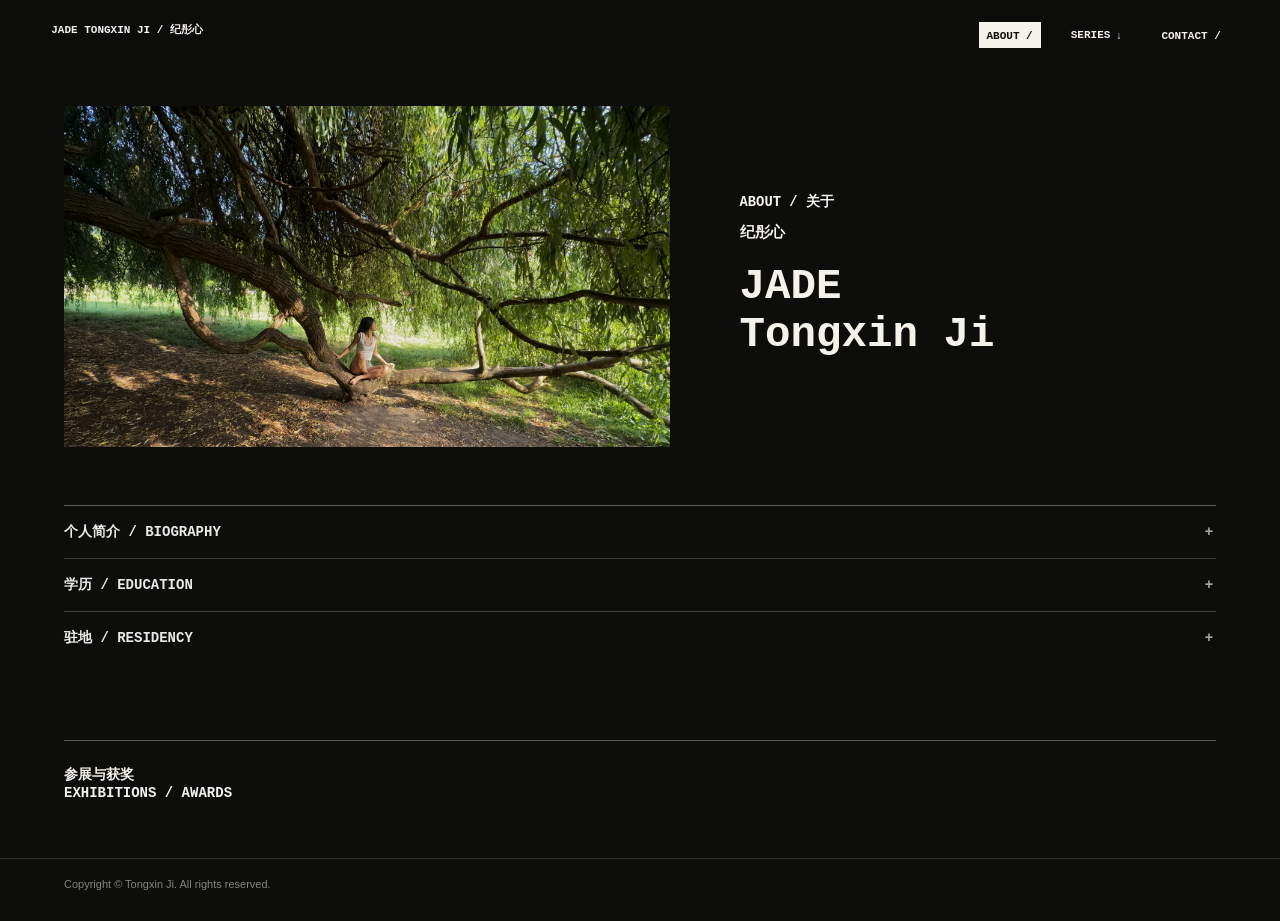
==== About _ Jade Tongxin Ji.html @ 8765813c "Add view exhibition link cues" ====
<!DOCTYPE html>
<html lang="zh-Hans"><head><meta http-equiv="Content-Type" content="text/html; charset=UTF-8">
    
    <meta name="viewport" content="width=device-width, initial-scale=1">
    <title>About / Jade Tongxin Ji</title>
    <meta name="description" content="About Jade Tongxin Ji / 纪彤心, artist biography, education, residency, exhibitions and awards.">
    <link rel="stylesheet" href="./About _ Jade Tongxin Ji_files/styles.css?v=20260613-view-exhibition-link-1">
    <script src="./About _ Jade Tongxin Ji_files/about-content.js?v=20260613-about-awards-title-1" defer=""></script>
    <script src="./About _ Jade Tongxin Ji_files/exhibitions-data.js?v=20260613-about-cv-years-1" defer=""></script>
    <script src="./About _ Jade Tongxin Ji_files/about.js?v=20260613-view-exhibition-link-1" defer=""></script>
    <script src="./About _ Jade Tongxin Ji_files/series-data.js?v=20260613-cv-bilingual-1" defer=""></script>
    <script src="./About _ Jade Tongxin Ji_files/series.js?v=20260613-nav-arrow-align-1" defer=""></script>
  </head>
  <body class="about-page">
    <header class="page-header" aria-label="Site header">
      <a class="site-link" href="index.html" data-about="siteName">Jade Tongxin Ji / 纪彤心</a>
      <nav class="page-nav" aria-label="Main navigation">
        <a href="About _ Jade Tongxin Ji.html" aria-current="page">ABOUT /</a>
        <span class="page-nav-menu">
          <button class="page-nav-trigger" type="button" aria-haspopup="true">SERIES</button>
          <span class="page-nav-dropdown" data-render-series-menu></span>
        </span>
        <a href="contact.html">CONTACT /</a>
      </nav>
    </header>

    <main class="about-shell">
      <section class="about-hero" aria-labelledby="about-title">
        <figure class="about-figure">
          <img data-about="heroImage" src="./个人简历照片2.JPG" alt="Portrait of Jade Tongxin Ji">
          <figcaption data-about="heroCaption" hidden></figcaption>
        </figure>

        <div class="about-side">
          <div class="about-title">
            <p data-about="eyebrow">ABOUT / 关于</p>
            <span class="name-zh" data-about="nameZh">纪彤心</span>
            <h1 id="about-title">
              <span class="name-en" data-about="nameEn">JADE
Tongxin Ji</span>
            </h1>
          </div>
        </div>
      </section>

      <section class="about-accordion" aria-label="Biography, education and residency">
        <section class="about-accordion-item about-accordion-bio">
          <button class="about-accordion-toggle" type="button" aria-expanded="false" aria-controls="about-bio-panel">
            <span class="about-accordion-title" data-about="bioZhTitle">个人简介 / BIOGRAPHY</span>
            <span class="about-accordion-symbol">+</span>
          </button>
          <div class="about-accordion-panel" id="about-bio-panel" hidden>
            <div class="bio-copy">
              <p data-about="bioZh">纪彤心，2002年生。创作常以摄影、影像、行为等综合媒介展开，围绕自我身份、身体经验、记忆与物像之间的关系进行探索。</p>
              <p data-about="bioEn">Jade Tongxin Ji, born in 2002. The practice often works across photography, moving image and performance, exploring self-identity, bodily experience, memory and the relationship between image and object.</p>
            </div>
          </div>
        </section>

        <section class="about-accordion-item" aria-label="Education" data-render="facts" data-fact-group="profile">
          <button class="about-accordion-toggle" type="button" aria-expanded="false" aria-controls="about-fact-education">
            <span class="about-accordion-title">学历 / EDUCATION</span>
            <span class="about-accordion-symbol">+</span>
          </button>
          <div class="about-accordion-panel" id="about-fact-education" hidden>
            <div class="fact-entry"><p class="fact-line fact-line-zh">2024.09-至今 硕士，西安美术学院影视动画系，摄影艺术方向</p><p class="fact-line fact-line-en">2024.09-present MFA Candidate, Photography Art, Department of Film and Animation, Xi'an Academy of Fine Arts</p></div>
            <div class="fact-entry"><p class="fact-line fact-line-zh">2020.09-2024.06 本科，西安美术学院影视动画系，摄影专业</p><p class="fact-line fact-line-en">2020.09-2024.06 BFA, Photography, Department of Film and Animation, Xi'an Academy of Fine Arts</p></div>
          </div>
        </section>

        <section class="about-accordion-item" aria-label="Residency" data-render="facts" data-fact-group="residency">
          <button class="about-accordion-toggle" type="button" aria-expanded="false" aria-controls="about-fact-residency">
            <span class="about-accordion-title">驻地 / RESIDENCY</span>
            <span class="about-accordion-symbol">+</span>
          </button>
          <div class="about-accordion-panel" id="about-fact-residency" hidden>
            <div class="fact-entry"><p class="fact-line fact-line-zh">2026.04-2026.06 巴黎艺术城驻地，法国巴黎</p><p class="fact-line fact-line-en">2026.04-2026.06 Artist Residency, Cité Internationale des Arts, Paris, France</p></div>
            <div class="fact-entry"><p class="fact-line fact-line-zh">2025.10-2025.11 鄠邑区蔡家坡村驻地，陕西西安</p><p class="fact-line fact-line-en">2025.10-2025.11 Artist Residency, Caijiapo Village, Huyi District, Xi'an, Shaanxi, China</p></div>
          </div>
        </section>
      </section>

      <section class="lower-grid" aria-label="Selected exhibitions">
        <section class="cv-section" aria-label="Selected exhibitions and awards">
          <div class="section-heading">
            <h2 data-about="exhibitionsTitle">参展与获奖<br>Exhibitions / Awards</h2>
          </div>

          <ol class="cv-list" data-render="exhibitions"><li class="cv-year-group"><button class="cv-year-toggle" type="button" aria-expanded="false" aria-controls="about-cv-2026"><span class="cv-year-number">2026</span><span class="cv-year-symbol">+</span></button><div class="cv-year-panel" id="about-cv-2026" hidden=""><ol class="cv-year-list"><li class="cv-entry has-link"><a class="cv-entry-title cv-entry-title-link" href="exhibition-gallery.html#dandelion-paris-cite" aria-label="《地丁》个展, view exhibition"><h3>《地丁》个展</h3><p>The Dandelion Has Not Decided, solo exhibition</p></a><a class="cv-entry-link" href="exhibition-gallery.html#dandelion-paris-cite">VIEW EXHIBITION ↗</a></li><li class="cv-entry has-link"><a class="cv-entry-title cv-entry-title-link" href="exhibition-gallery.html#dandelion-caijiapo" aria-label="《地丁并未决定》个展, view exhibition"><h3>《地丁并未决定》个展</h3><p>Hesitation, solo exhibition</p></a><a class="cv-entry-link" href="exhibition-gallery.html#dandelion-caijiapo">VIEW EXHIBITION ↗</a></li></ol></div></li><li class="cv-year-group"><button class="cv-year-toggle" type="button" aria-expanded="false" aria-controls="about-cv-2025"><span class="cv-year-number">2025</span><span class="cv-year-symbol">+</span></button><div class="cv-year-panel" id="about-cv-2025" hidden=""><ol class="cv-year-list"><li class="cv-entry"><div class="cv-entry-title"><h3>丛生——首届两岸艺术双年展，“浪隙之屿”单元，参展</h3><p>Congsheng: The First Cross-Strait Art Biennial, Islands in the Wave Gaps section, exhibited</p></div><p class="cv-entry-work">作品｜《疑树》 / Epitaph</p></li><li class="cv-entry has-link"><a class="cv-entry-title cv-entry-title-link" href="exhibition-gallery.html#yishu-lishui" aria-label="第六届国际摄影研讨会暨2025丽水摄影节院校组，参展, view exhibition"><h3>第六届国际摄影研讨会暨2025丽水摄影节院校组，参展</h3><p>6th International Photography Symposium and 2025 Lishui Photography Festival, Academy Section, exhibited</p></a><p class="cv-entry-work">作品｜《疑树》 / Epitaph</p><a class="cv-entry-link" href="exhibition-gallery.html#yishu-lishui">VIEW EXHIBITION ↗</a></li><li class="cv-entry"><div class="cv-entry-title"><h3>2025年度仁川开放港国际大学生摄影节，入围</h3><p>Incheon Open Port International University Student Photography Festival, shortlisted</p></div><p class="cv-entry-work">作品｜《疑树》 / Epitaph</p></li><li class="cv-entry"><div class="cv-entry-title"><h3>“关注与共鸣——陕西省高校优秀数字影像展”，参展</h3><p>Attention and Resonance: Outstanding Digital Image Exhibition of Shaanxi Universities, exhibited</p></div><p class="cv-entry-work">作品｜《疑树》 / Epitaph</p></li></ol></div></li><li class="cv-year-group"><button class="cv-year-toggle" type="button" aria-expanded="false" aria-controls="about-cv-2024"><span class="cv-year-number">2024</span><span class="cv-year-symbol">+</span></button><div class="cv-year-panel" id="about-cv-2024" hidden=""><ol class="cv-year-list"><li class="cv-entry has-link"><a class="cv-entry-title cv-entry-title-link" href="exhibition-gallery.html#new-year-elevator" aria-label="A Frame 浓缩城市计划，参展, view exhibition"><h3>A Frame 浓缩城市计划，参展</h3><p>A Frame Condensed City Project, exhibited</p></a><p class="cv-entry-work">作品｜《新年电梯》 / New Year Elevator</p><a class="cv-entry-link" href="exhibition-gallery.html#new-year-elevator">VIEW EXHIBITION ↗</a></li><li class="cv-entry"><div class="cv-entry-title"><h3>第12届学院摄影奖暨第12届学院优秀摄影作品展，金奖</h3><p>12th Academy Photography Award and 12th Academy Outstanding Photography Works Exhibition, Gold Award</p></div><p class="cv-entry-work">作品｜《疑树》 / Epitaph</p></li><li class="cv-entry has-link"><a class="cv-entry-title cv-entry-title-link" href="exhibition-gallery.html#yishu-sichuan" aria-label="第四届“未来·星丛”奖美术与书法优秀作品展，入选/参展, view exhibition"><h3>第四届“未来·星丛”奖美术与书法优秀作品展，入选/参展</h3><p>4th Future Star Cluster Award Art and Calligraphy Exhibition, selected and exhibited</p></a><p class="cv-entry-work">作品｜《疑树》 / Epitaph</p><a class="cv-entry-link" href="exhibition-gallery.html#yishu-sichuan">VIEW EXHIBITION ↗</a></li><li class="cv-entry has-link"><a class="cv-entry-title cv-entry-title-link" href="exhibition-gallery.html#yishu-pingyao" aria-label="第24届平遥国际摄影大展，院校优秀奖, view exhibition"><h3>第24届平遥国际摄影大展，院校优秀奖</h3><p>24th Pingyao International Photography Festival, Outstanding Academy Award</p></a><p class="cv-entry-work">作品｜《疑树》 / Epitaph</p><a class="cv-entry-link" href="exhibition-gallery.html#yishu-pingyao">VIEW EXHIBITION ↗</a></li><li class="cv-entry has-link"><a class="cv-entry-title cv-entry-title-link" href="exhibition-gallery.html#yishu-arles" aria-label="法国阿尔勒 Fisheye “10sur10” 展览，参展, view exhibition"><h3>法国阿尔勒 Fisheye “10sur10” 展览，参展</h3><p>Fisheye “10sur10” Exhibition, Arles, France, exhibited</p></a><p class="cv-entry-work">作品｜《疑树》 / Epitaph</p><a class="cv-entry-link" href="exhibition-gallery.html#yishu-arles">VIEW EXHIBITION ↗</a></li><li class="cv-entry"><div class="cv-entry-title"><h3>第六届1839摄影奖，入围</h3><p>6th 1839 Photography Award, shortlisted</p></div><p class="cv-entry-work">作品｜《疑树》 / Epitaph</p></li><li class="cv-entry has-link"><a class="cv-entry-title cv-entry-title-link" href="exhibition-gallery.html#yishu-xian" aria-label="2024届“无界西美”西安美术学院毕业季展览，一等奖, view exhibition"><h3>2024届“无界西美”西安美术学院毕业季展览，一等奖</h3><p>2024 Wujie Ximei Graduation Season Exhibition, Xi'an Academy of Fine Arts, First Prize</p></a><p class="cv-entry-work">作品｜《疑树》 / Epitaph</p><a class="cv-entry-link" href="exhibition-gallery.html#yishu-xian">VIEW EXHIBITION ↗</a></li></ol></div></li><li class="cv-year-group"><button class="cv-year-toggle" type="button" aria-expanded="false" aria-controls="about-cv-2023"><span class="cv-year-number">2023</span><span class="cv-year-symbol">+</span></button><div class="cv-year-panel" id="about-cv-2023" hidden=""><ol class="cv-year-list"><li class="cv-entry"><div class="cv-entry-title"><h3>第10届学院优秀摄影作品展暨第10届学院摄影奖，优秀作品奖</h3><p>10th Academy Outstanding Photography Works Exhibition and 10th Academy Photography Award, Outstanding Work Award</p></div><p class="cv-entry-work">作品｜《上游的风》 / ON THE WAY</p></li></ol></div></li></ol>
        </section>
      </section>

    </main>
    <footer class="site-footer">Copyright © Tongxin Ji. All rights reserved.</footer>
  

</body></html>
---- About _ Jade Tongxin Ji_files/styles.css ----
* {
  box-sizing: border-box;
}

html,
body {
  width: 100%;
  height: 100%;
  margin: 0;
  overflow-x: hidden;
}

body {
  background: #111;
  color: #fff;
  font-family: "Courier New", Courier, monospace;
}

.home {
  position: relative;
  width: 100%;
  min-height: 100svh;
  overflow: hidden;
  background: #111;
}

.home-image {
  position: absolute;
  inset: 0;
  width: 100%;
  height: 100%;
  display: block;
  object-fit: cover;
  object-position: center;
}

.home-nav {
  position: absolute;
  z-index: 2;
  top: clamp(56px, 12vh, 140px);
  left: 8vw;
  right: 8vw;
  display: grid;
  grid-template-columns: repeat(3, max-content);
  justify-content: space-between;
  align-items: start;
  gap: 22px;
  font-size: clamp(14px, 1.25vw, 20px);
  font-weight: 700;
  text-transform: uppercase;
}

.home-nav a,
.home-nav-trigger {
  display: inline-flex;
  min-height: 28px;
  align-items: center;
  justify-content: center;
  gap: 0.34em;
  border: 0;
  border-radius: 0;
  padding: 2px 10px 1px;
  background: rgba(48, 47, 45, 0.56);
  color: #fff;
  font: inherit;
  text-decoration: none;
  text-transform: inherit;
  cursor: pointer;
  appearance: none;
}

.home-nav-menu,
.page-nav-menu {
  position: relative;
  display: inline-flex;
  align-items: flex-start;
  padding-bottom: 12px;
  margin-bottom: -12px;
}

.home-nav-dropdown,
.page-nav-dropdown {
  position: absolute;
  z-index: 8;
  top: 100%;
  left: 0;
  display: grid;
  min-width: min(520px, 86vw);
  border-top: 1px solid rgba(245, 242, 236, 0.2);
  background: rgba(13, 13, 12, 0.32);
  opacity: 0;
  pointer-events: none;
  transform: translateY(-4px);
  transition: opacity 160ms ease, transform 160ms ease;
}

.home-nav-menu.is-open .home-nav-dropdown,
.page-nav-menu.is-open .page-nav-dropdown {
  opacity: 1;
  pointer-events: auto;
  transform: translateY(0);
}

.home-nav-dropdown a,
.page-nav-dropdown a {
  display: grid;
  gap: 3px;
  padding: 10px 13px;
  border-bottom: 1px solid rgba(245, 242, 236, 0.14);
  background: rgba(48, 47, 45, 0.18);
  color: #f5f2ec;
  font-family: "Courier New", Courier, monospace;
  font-size: 11px;
  font-weight: 700;
  line-height: 1.34;
  text-decoration: none;
  text-transform: none;
  text-shadow: 0 1px 5px rgba(13, 13, 12, 0.65);
  cursor: pointer;
}

.home-nav-dropdown .menu-link,
.page-nav-dropdown .menu-link {
  grid-template-columns: minmax(124px, 0.84fr) minmax(148px, 1fr);
  column-gap: 14px;
  align-items: start;
}

.menu-title-zh,
.menu-title-en {
  display: block;
  min-width: 0;
  max-width: 100%;
  overflow: hidden;
  text-overflow: ellipsis;
  white-space: nowrap;
}

.menu-line {
  display: inline;
  min-width: 0;
  max-width: 100%;
  overflow: hidden;
  text-overflow: ellipsis;
  white-space: nowrap;
}

.menu-line-sub::before {
  content: "-";
}

.menu-title-en {
  color: rgba(245, 242, 236, 0.72);
  font-family: "Helvetica Neue", Arial, sans-serif;
  font-size: 10px;
  font-weight: 300;
  line-height: 1.24;
}

.menu-link .menu-title-zh {
  justify-self: end;
  text-align: right;
}

.menu-link .menu-title-en {
  justify-self: start;
  text-align: left;
}

.page-nav-dropdown {
  right: 0;
  left: auto;
}

.home-nav-dropdown {
  border-top: 0;
  background: rgba(220, 222, 221, 0.42);
  backdrop-filter: blur(2px);
}

.home-nav-dropdown a {
  border-bottom: 0;
  background: rgba(70, 72, 72, 0.22);
  text-shadow: 0 1px 5px rgba(13, 13, 12, 0.72);
}

.home-nav-dropdown .menu-title-en {
  color: rgba(255, 255, 255, 0.78);
  text-shadow: 0 1px 4px rgba(13, 13, 12, 0.55);
}

.home h1 {
  position: absolute;
  z-index: 2;
  right: clamp(18px, 7vw, 100px);
  bottom: clamp(28px, 7vh, 86px);
  max-width: min(650px, calc(100vw - 36px));
  margin: 0;
  display: flex;
  flex-wrap: wrap;
  justify-content: flex-end;
  column-gap: clamp(14px, 1.4vw, 24px);
  font-family: Didot, "Bodoni 72", "Bodoni 72 Display", "Bodoni MT", Georgia, "Times New Roman", serif;
  font-size: clamp(24px, 4.32vw, 71px);
  font-weight: 700;
  line-height: 0.9;
  text-align: right;
  overflow-wrap: anywhere;
}

@media (max-width: 760px) {
  .home-nav {
    top: 22px;
    left: 16px;
    right: auto;
    grid-template-columns: max-content;
    justify-content: start;
    row-gap: 12px;
    font-size: 14px;
  }

  .home-nav-menu {
    position: relative;
    width: 100%;
  }

  .home-nav > a,
  .home-nav-trigger {
    width: 100%;
    justify-content: flex-start;
  }

  .home-nav-dropdown {
    top: 0;
    left: calc(100% + 12px);
    width: min(480px, calc(100vw - 178px));
    min-width: min(360px, calc(100vw - 178px));
    background: rgba(220, 222, 221, 0.46);
  }

  .home-nav-menu.is-open .home-nav-dropdown {
    transform: translateX(0);
  }

  .home-nav-dropdown a {
    padding: 5px 8px 8px;
    background: rgba(70, 72, 72, 0.24);
    color: #fff;
    text-shadow: 0 1px 7px rgba(13, 13, 12, 0.95);
  }

  .home-nav-dropdown .menu-link {
    grid-template-columns: minmax(106px, 0.82fr) minmax(122px, 1fr);
    column-gap: 10px;
  }

  .home-nav-dropdown .menu-title-zh {
    text-align: right;
  }

  .home-nav-dropdown .menu-title-en {
    text-align: left;
  }

  .home-nav-dropdown .menu-line {
    display: block;
  }

  .home-nav-dropdown .menu-title-zh .menu-line {
    text-align: right;
  }

  .home-nav-dropdown .menu-title-en .menu-line {
    text-align: left;
  }

  .home-nav-dropdown .menu-line-sub::before {
    content: "";
  }

  .home-nav-dropdown .menu-title-en {
    color: rgba(255, 255, 255, 0.92);
    text-shadow: 0 1px 7px rgba(13, 13, 12, 0.95);
  }

  .home h1 {
    right: 16px;
    bottom: 72px;
    font-size: clamp(22px, 7.2vw, 31px);
  }
}

.about-page {
  min-height: 100%;
  background: #0d0d0c;
  color: #f5f2ec;
  font-family: Arial, "PingFang SC", "Microsoft YaHei", sans-serif;
}

.exhibitions-page,
.exhibition-gallery-page,
.series-page,
.series-gallery-page {
  min-height: 100%;
  background: #0d0d0c;
  color: #f5f2ec;
  font-family: Arial, "PingFang SC", "Microsoft YaHei", sans-serif;
}

.page-header {
  position: sticky;
  z-index: 5;
  top: 0;
  display: grid;
  grid-template-columns: minmax(180px, 1fr) minmax(0, 2fr);
  gap: 28px;
  align-items: start;
  width: 100%;
  padding: 22px clamp(18px, 4vw, 54px);
  background: rgba(13, 13, 12, 0.94);
  backdrop-filter: none;
  -webkit-backdrop-filter: none;
}

.site-link,
.page-nav a,
.page-nav-trigger,
.about-footer a {
  color: inherit;
  text-decoration: none;
}

.site-link,
.page-nav {
  font-family: "Courier New", Courier, monospace;
  font-size: clamp(12px, 1vw, 15px);
  font-weight: 700;
  letter-spacing: 0;
  text-transform: uppercase;
}

.page-nav {
  display: flex;
  flex-wrap: wrap;
  justify-content: flex-end;
  gap: 12px 22px;
}

.page-nav a {
  display: inline-flex;
  min-height: 26px;
  align-items: center;
  justify-content: center;
  padding: 2px 8px 1px;
}

.page-nav-trigger {
  display: inline-flex;
  min-height: 26px;
  align-items: center;
  justify-content: center;
  gap: 0.34em;
  border: 0;
  border-radius: 0;
  padding: 2px 8px 1px;
  background: transparent;
  color: inherit;
  font: inherit;
  text-transform: inherit;
  cursor: pointer;
  appearance: none;
}

.nav-trigger-label,
.nav-trigger-arrow {
  display: inline-grid;
  place-items: center;
  line-height: 1;
}

.nav-trigger-arrow {
  width: 0.9em;
  height: 0.9em;
  font-size: 0.94em;
  transform: translateY(-0.02em);
}

.page-nav a[aria-current="page"],
.page-nav-trigger.is-current {
  background: #f5f2ec;
  color: #0d0d0c;
}

.about-shell {
  width: min(1500px, 100%);
  margin: 0 auto;
  padding: clamp(16px, 2.8vw, 38px) clamp(18px, 5vw, 72px) 42px;
}

.about-hero {
  display: grid;
  grid-template-columns: minmax(300px, 0.56fr) minmax(300px, 0.44fr);
  gap: clamp(30px, 5.4vw, 88px);
  align-items: center;
  min-height: 0;
}

.about-side {
  display: flex;
  flex-direction: column;
  justify-content: center;
  z-index: 1;
  margin-left: 0;
  padding-bottom: 0;
}

.about-figure {
  position: relative;
  z-index: 0;
  margin: 0;
}

.about-figure img {
  display: block;
  width: auto;
  max-width: 100%;
  height: auto;
  max-height: calc(100svh - 130px);
  object-fit: contain;
  object-position: center;
  opacity: 1;
  -webkit-mask-image: none;
  mask-image: none;
}

.about-figure figcaption {
  margin-top: 8px;
  color: rgba(245, 242, 236, 0.58);
  font-family: "Courier New", Courier, monospace;
  font-size: 12px;
}

.about-title {
  position: relative;
  display: grid;
  grid-template-columns: minmax(0, 1fr);
  grid-template-rows: auto auto auto;
  align-content: start;
  row-gap: clamp(7px, 1.05vw, 14px);
  width: min(405px, 100%);
  max-width: 100%;
  padding: 0;
}

.about-title p {
  grid-column: 1;
  grid-row: 1;
  margin: 0;
  font-family: "Courier New", Courier, monospace;
  font-size: clamp(13px, 1.1vw, 16px);
  font-weight: 700;
}

.about-title h1 {
  grid-column: 1;
  grid-row: 3;
  max-width: 100%;
  width: min(405px, 100%);
  margin: clamp(4px, 0.8vw, 10px) 0 0;
  font-family: ui-monospace, SFMono-Regular, "SF Mono", Menlo, Consolas, "Courier New", monospace;
  font-size: clamp(30px, 3.5vw, 42.5px);
  font-weight: 700;
  line-height: 1.14;
  letter-spacing: 0;
}

.name-zh,
.name-en {
  display: block;
}

.name-zh {
  grid-column: 1;
  grid-row: 2;
  justify-self: start;
  align-self: start;
  margin: 0;
  font-family: "PingFang SC", "Microsoft YaHei", Arial, sans-serif;
  font-size: clamp(15px, 1.7vw, 24px);
  font-weight: 600;
  line-height: 1;
}

.name-en {
  font-family: ui-monospace, SFMono-Regular, "SF Mono", Menlo, Consolas, "Courier New", monospace;
  font-weight: 700;
  line-height: 1.14;
  white-space: pre-line;
}

.bio-grid,
.facts-grid {
  display: grid;
  gap: clamp(24px, 4vw, 54px);
  border-top: 1px solid rgba(245, 242, 236, 0.34);
  padding-top: clamp(22px, 4vw, 42px);
  margin-top: clamp(28px, 5vw, 58px);
}

.bio-grid {
  grid-template-columns: repeat(2, minmax(0, 1fr));
  column-gap: clamp(52px, 8vw, 118px);
  row-gap: clamp(24px, 4vw, 54px);
}

.bio-grid-stacked {
  grid-template-columns: 1fr;
}

.bio-block-stacked {
  display: grid;
  grid-template-columns: minmax(170px, 0.28fr) minmax(0, 1fr);
  column-gap: clamp(38px, 6vw, 92px);
  align-items: start;
}

.bio-block-stacked h2 {
  grid-column: 1;
}

.bio-copy {
  grid-column: 2;
  display: grid;
  gap: 18px;
}

.about-accordion {
  display: grid;
  gap: 0;
  border-top: 1px solid rgba(245, 242, 236, 0.34);
  margin-top: clamp(28px, 5vw, 58px);
}

.about-accordion-item {
  border-top: 1px solid rgba(245, 242, 236, 0.22);
}

.about-accordion-item:first-child {
  border-top: 0;
}

.about-accordion-toggle {
  display: grid;
  width: 100%;
  grid-template-columns: minmax(0, 1fr) auto;
  gap: 18px;
  align-items: center;
  padding: 18px 0;
  border: 0;
  border-radius: 0;
  background: transparent;
  color: rgba(245, 242, 236, 0.96);
  cursor: pointer;
  font-family: "Courier New", Courier, monospace;
  font-size: clamp(14px, 1.05vw, 16px);
  font-weight: 700;
  line-height: 1.15;
  text-align: left;
  text-transform: uppercase;
}

.about-accordion-title,
.about-accordion-symbol {
  display: inline-flex;
  align-items: center;
  min-height: 1.15em;
  line-height: 1.15;
}

.about-accordion-symbol {
  justify-content: center;
  min-width: 1em;
  color: rgba(245, 242, 236, 0.68);
}

.about-accordion-toggle:hover,
.about-accordion-toggle:focus-visible {
  color: #f5f2ec;
  outline: none;
}

.about-accordion-panel {
  padding: 0 0 clamp(22px, 3vw, 34px);
}

.about-accordion-panel .bio-copy {
  grid-column: auto;
  max-width: min(790px, 100%);
}

.about-accordion-panel .fact-entry {
  grid-column: auto;
  display: grid;
  gap: 6px;
  padding: 16px 0;
  border-top: 1px solid rgba(245, 242, 236, 0.14);
}

.about-accordion-panel .fact-entry:first-child {
  border-top: 0;
  padding-top: 0;
}

.about-accordion-panel p {
  margin: 0;
  font-size: clamp(14px, 1.02vw, 18px);
  line-height: 1.68;
}

.about-side .bio-grid,
.about-side .facts-grid {
  margin-top: 0;
}

.about-side .bio-grid {
  gap: clamp(18px, 2.4vw, 34px);
  padding-top: clamp(16px, 2.2vw, 28px);
}

.about-side .bio-block p {
  font-size: clamp(13px, 0.98vw, 16px);
  line-height: 1.58;
}

.about-side .facts-grid {
  border-top: 1px solid rgba(245, 242, 236, 0.34);
}

.facts-grid {
  grid-template-columns: 1fr;
  gap: 0;
  margin-top: clamp(16px, 2.4vw, 28px);
  padding-top: 0;
}

.fact-block {
  display: grid;
  grid-template-columns: minmax(170px, 0.28fr) minmax(0, 1fr);
  column-gap: clamp(38px, 6vw, 92px);
  row-gap: 0;
  align-items: start;
  padding: clamp(18px, 2.6vw, 30px) 0;
}

.about-side .fact-block {
  grid-template-columns: minmax(120px, 0.24fr) minmax(0, 1fr);
  column-gap: clamp(18px, 2.8vw, 40px);
  padding: clamp(12px, 1.6vw, 18px) 0;
}

.fact-block + .fact-block {
  border-top: 1px solid rgba(245, 242, 236, 0.34);
}

.bio-block h2,
.fact-block h2,
.section-heading h2 {
  margin: 0 0 18px;
  font-family: "Courier New", Courier, monospace;
  font-size: clamp(14px, 1.05vw, 16px);
  line-height: 1.25;
  text-transform: uppercase;
}

.bio-block p,
.fact-block p {
  margin: 0;
  font-size: clamp(16px, 1.45vw, 23px);
  line-height: 1.72;
}

.about-side .fact-block p {
  font-size: clamp(13px, 0.98vw, 16px);
  line-height: 1.52;
}

.fact-entry {
  grid-column: 2;
  padding-top: 0;
}

.fact-entry + .fact-entry {
  margin-top: 16px;
  padding-top: 16px;
  border-top: 1px solid rgba(245, 242, 236, 0.16);
}

.fact-line + .fact-line {
  margin-top: 7px;
}

.fact-line-en {
  max-width: 680px;
  color: rgba(245, 242, 236, 0.76);
  font-family: "Helvetica Neue", Arial, sans-serif;
  font-weight: 300;
  line-height: 1.55;
}

.about-side .fact-line-en {
  max-width: none;
}

.lower-grid {
  display: grid;
  gap: 0;
  margin-top: clamp(22px, 4vw, 48px);
}

.lower-grid .facts-grid {
  margin-top: 0;
}

.cv-section {
  display: grid;
  grid-template-columns: minmax(200px, 0.35fr) minmax(0, 1fr);
  gap: clamp(22px, 4vw, 54px);
  border-top: 1px solid rgba(245, 242, 236, 0.34);
  margin-top: clamp(14px, 2.4vw, 28px);
  padding-top: clamp(16px, 2.4vw, 26px);
}

.cv-list {
  display: grid;
  gap: 0;
  margin: 0;
  padding: 0;
  list-style: none;
}

.cv-row {
  display: grid;
  grid-template-columns: 76px minmax(0, 1fr) minmax(0, 1.1fr);
  gap: 20px;
  padding: 16px 0;
  border-top: 1px solid rgba(245, 242, 236, 0.2);
}

.cv-row:first-child {
  border-top: 0;
  padding-top: 0;
}

.cv-year-group {
  border-top: 1px solid rgba(245, 242, 236, 0.22);
}

.cv-year-group:first-child {
  border-top: 0;
}

.cv-year-toggle {
  display: grid;
  width: 100%;
  grid-template-columns: minmax(0, 1fr) auto;
  gap: 18px;
  align-items: center;
  padding: 16px 0;
  border: 0;
  border-radius: 0;
  background: transparent;
  color: rgba(245, 242, 236, 0.94);
  cursor: pointer;
  font-family: "Courier New", Courier, monospace;
  font-size: 13px;
  font-weight: 700;
  line-height: 1;
  text-align: left;
}

.cv-year-number {
  display: inline-flex;
  align-items: center;
  line-height: 1;
}

.cv-year-toggle:hover,
.cv-year-toggle:focus-visible {
  color: #f5f2ec;
  outline: none;
}

.cv-year-symbol {
  display: inline-grid;
  min-width: 1em;
  place-items: center;
  color: rgba(245, 242, 236, 0.68);
  font-size: 1em;
  line-height: 1;
}

.cv-year-panel {
  padding: 0 0 22px;
}

.cv-year-list {
  display: grid;
  margin: 0;
  padding: 0;
  list-style: none;
}

.cv-entry {
  display: grid;
  gap: 7px;
  padding: 16px 0;
  border-top: 1px solid rgba(245, 242, 236, 0.14);
}

.cv-entry-title {
  display: grid;
  gap: 5px;
}

.cv-entry-title-link {
  color: inherit;
  cursor: pointer;
  text-decoration: none;
}

.cv-entry-title-link h3 {
  text-decoration: underline;
  text-decoration-color: rgba(245, 242, 236, 0.34);
  text-underline-offset: 0.22em;
}

.cv-entry-title-link:hover h3,
.cv-entry-title-link:focus-visible h3 {
  color: #f5f2ec;
  text-decoration-color: #f5f2ec;
}

.cv-entry-title-link:focus-visible {
  outline: 1px solid rgba(245, 242, 236, 0.46);
  outline-offset: 4px;
}

.cv-entry-title h3 {
  margin: 0;
  color: rgba(245, 242, 236, 0.94);
  font-family: "PingFang SC", "Noto Sans SC", "Microsoft YaHei", sans-serif;
  font-size: clamp(15px, 1.25vw, 20px);
  font-weight: 500;
  line-height: 1.35;
}

.cv-entry-title p,
.cv-entry-work {
  margin: 0;
  color: rgba(245, 242, 236, 0.68);
  font-family: "Helvetica Neue", Arial, sans-serif;
  font-size: clamp(12px, 1vw, 15px);
  font-weight: 300;
  line-height: 1.46;
}

.cv-entry-work {
  color: rgba(245, 242, 236, 0.8);
}

.cv-entry-link {
  justify-self: start;
  margin-top: 5px;
  color: #cfcfcf;
  font-family: "Courier New", Courier, monospace;
  font-size: 11px;
  font-weight: 700;
  line-height: 1.25;
  text-decoration: underline;
  text-decoration-color: rgba(207, 207, 207, 0.72);
  text-underline-offset: 4px;
  text-transform: uppercase;
}

.cv-entry-link:hover,
.cv-entry-link:focus-visible {
  color: #ffffff;
  text-decoration-color: #ffffff;
  outline: none;
}

.cv-year {
  font-family: "Courier New", Courier, monospace;
  font-weight: 700;
}

.cv-text {
  font-size: clamp(14px, 1.1vw, 18px);
  line-height: 1.55;
}

.cv-work {
  color: rgba(245, 242, 236, 0.92);
  font-family: "PingFang SC", "Noto Sans SC", "Microsoft YaHei", sans-serif;
  font-weight: 500;
}

.cv-event {
  display: grid;
  gap: 4px;
  color: rgba(245, 242, 236, 0.76);
  font-family: "Helvetica Neue", Arial, sans-serif;
  font-weight: 300;
  line-height: 1.5;
}

.cv-event-link {
  cursor: pointer;
  text-decoration: none;
}

.cv-event-link .cv-event-title {
  text-decoration: underline;
  text-decoration-color: rgba(245, 242, 236, 0.48);
  text-decoration-thickness: 1px;
  text-underline-offset: 0.22em;
}

.cv-event-title-zh {
  font-family: "PingFang SC", "Noto Sans SC", "Microsoft YaHei", sans-serif;
  font-weight: 400;
}

.cv-event-title-en {
  color: rgba(245, 242, 236, 0.62);
}

.cv-event-link:hover,
.cv-event-link:focus-visible {
  color: #f5f2ec;
  outline: none;
}

.cv-event-link:hover .cv-event-title,
.cv-event-link:focus-visible .cv-event-title {
  text-decoration-color: #f5f2ec;
}

.cv-link-cue {
  color: #cfcfcf;
  font-family: "Courier New", Courier, monospace;
  font-size: 11px;
  font-weight: 700;
  line-height: 1.3;
  text-decoration: underline;
  text-decoration-color: rgba(207, 207, 207, 0.72);
  text-underline-offset: 4px;
  text-transform: uppercase;
}

.cv-event-link:hover .cv-link-cue,
.cv-event-link:focus-visible .cv-link-cue {
  color: #ffffff;
  text-decoration-color: #ffffff;
}

.about-footer a {
  font-family: "Helvetica Neue", Arial, sans-serif;
  font-weight: 300;
}

.about-footer {
  display: flex;
  flex-wrap: wrap;
  gap: 14px 28px;
  border-top: 1px solid rgba(245, 242, 236, 0.34);
  margin-top: clamp(38px, 8vw, 96px);
  padding-top: 24px;
  font-family: "Courier New", Courier, monospace;
  font-size: 13px;
}

.exhibitions-shell {
  width: min(1500px, 100%);
  margin: 0 auto;
  padding: clamp(28px, 5vw, 74px) clamp(18px, 5vw, 72px) 54px;
}

.exhibitions-hero {
  display: grid;
  grid-template-columns: minmax(240px, 0.72fr) minmax(320px, 1.28fr);
  gap: clamp(28px, 6vw, 88px);
  align-items: end;
}

.exhibitions-title p {
  margin: 0 0 clamp(22px, 4vw, 54px);
  font-family: "Courier New", Courier, monospace;
  font-size: clamp(13px, 1.1vw, 16px);
  font-weight: 700;
  text-transform: uppercase;
}

.exhibitions-title h1 {
  margin: 0;
  font-size: clamp(62px, 10vw, 150px);
  line-height: 0.9;
  letter-spacing: 0;
}

.exhibitions-title span {
  display: block;
  margin-top: 14px;
  color: rgba(245, 242, 236, 0.7);
  font-family: "Helvetica Neue", Arial, sans-serif;
  font-size: clamp(30px, 5vw, 76px);
  font-weight: 300;
  line-height: 1;
}

.exhibitions-cover {
  margin: 0;
}

.exhibitions-cover img {
  display: block;
  width: 100%;
  aspect-ratio: 16 / 7;
  object-fit: contain;
  object-position: center;
  background: transparent;
}

.exhibitions-cover figcaption {
  margin-top: 8px;
  color: rgba(245, 242, 236, 0.58);
  font-family: "Courier New", Courier, monospace;
  font-size: 12px;
}

.exhibition-directory {
  border-top: 1px solid rgba(245, 242, 236, 0.34);
  margin-top: clamp(44px, 8vw, 104px);
}

.exhibition-list {
  display: grid;
  margin: 0;
  padding: 0;
  list-style: none;
}

.exhibition-list li {
  margin: 0;
  border-bottom: 1px solid rgba(245, 242, 236, 0.24);
}

.exhibition-card {
  position: relative;
  display: grid;
  grid-template-columns: 90px minmax(0, 1fr);
  gap: clamp(20px, 4vw, 62px);
  align-items: baseline;
  padding: clamp(18px, 3vw, 34px) 0;
  color: inherit;
  text-decoration: none;
  overflow: hidden;
}

.exhibition-card::before {
  content: "";
  position: absolute;
  inset: 0;
  z-index: 0;
  background-image: linear-gradient(90deg, rgba(13, 13, 12, 0.9), rgba(13, 13, 12, 0.54)), var(--cover);
  background-position: right center;
  background-repeat: no-repeat;
  background-size: contain;
  opacity: 0;
  transition: opacity 180ms ease;
}

.exhibition-card:hover::before,
.exhibition-card:focus-visible::before {
  opacity: 0.36;
}

.exhibition-card > * {
  position: relative;
  z-index: 1;
}

.exhibition-index {
  font-family: "Courier New", Courier, monospace;
  font-size: clamp(14px, 1.25vw, 18px);
  font-weight: 700;
}

.exhibition-name h2 {
  margin: 0;
  font-family: "PingFang SC", "Noto Sans SC", "Microsoft YaHei", sans-serif;
  font-size: clamp(21px, 2.55vw, 42px);
  font-weight: 500;
  line-height: 1.14;
  letter-spacing: 0;
}

.exhibition-year {
  display: inline-block;
  margin: 0 0 8px;
  color: rgba(245, 242, 236, 0.66);
  font-family: "Courier New", Courier, monospace;
  font-size: clamp(12px, 1vw, 15px);
  font-weight: 700;
  line-height: 1;
  letter-spacing: 0;
}

.exhibition-name p {
  margin: 7px 0 0;
  color: rgba(245, 242, 236, 0.62);
  font-family: "Helvetica Neue", Arial, sans-serif;
  font-size: clamp(14px, 1.22vw, 19px);
  font-weight: 300;
  line-height: 1.3;
}

.series-page .exhibitions-title h1 {
  font-size: clamp(54px, 8.6vw, 126px);
}

.series-directory {
  display: grid;
  gap: clamp(34px, 5.8vw, 78px);
}

.series-year-block {
  display: grid;
  grid-template-columns: minmax(120px, 0.22fr) minmax(0, 1fr);
  gap: clamp(22px, 4.8vw, 68px);
  align-items: start;
}

.series-year-title {
  position: sticky;
  top: 82px;
  margin: 0;
  color: rgba(245, 242, 236, 0.82);
  font-family: "Courier New", Courier, monospace;
  font-size: clamp(18px, 2vw, 32px);
  line-height: 1;
}

.series-year-block .exhibition-list {
  min-width: 0;
}

.series-card {
  grid-template-columns: 70px minmax(0, 1fr);
  padding: clamp(16px, 2.4vw, 28px) 0;
}

.series-card .exhibition-name h2 {
  font-size: clamp(22px, 2.28vw, 36px);
  font-weight: 500;
}

.series-card .exhibition-name p {
  font-size: clamp(13px, 1.08vw, 17px);
}

.gallery-shell {
  display: grid;
  grid-template-columns: 1fr;
  gap: clamp(18px, 3vw, 34px);
  width: 100%;
  min-height: calc(100svh - 74px);
  margin: 0 auto;
  padding: clamp(18px, 3vw, 38px) clamp(18px, 4vw, 54px) 34px;
}

.gallery-info {
  display: grid;
  grid-template-columns: minmax(140px, 0.3fr) minmax(0, 0.72fr) minmax(220px, 0.58fr);
  gap: clamp(16px, 3vw, 42px);
  align-items: end;
  min-width: 0;
  max-width: 100%;
  border-bottom: 1px solid rgba(245, 242, 236, 0.22);
  padding-bottom: 16px;
}

.gallery-back,
.gallery-source-links a {
  color: inherit;
  font-family: "Courier New", Courier, monospace;
  font-size: 12px;
  font-weight: 700;
  text-decoration: none;
  text-transform: uppercase;
}

.gallery-back {
  grid-column: 1;
  grid-row: 1 / span 3;
  align-self: start;
}

.gallery-info > p {
  grid-column: 2;
  grid-row: 1;
  margin: 0;
  color: rgba(245, 242, 236, 0.66);
  font-family: "Courier New", Courier, monospace;
  font-size: 13px;
  font-weight: 700;
}

.gallery-info h1 {
  grid-column: 2;
  grid-row: 2;
  margin: 0;
  overflow: hidden;
  font-size: clamp(20px, 2.1vw, 32px);
  line-height: 1.02;
  text-overflow: ellipsis;
  white-space: nowrap;
}

.gallery-info h2 {
  grid-column: 2;
  grid-row: 3;
  margin: 2px 0 0;
  color: rgba(245, 242, 236, 0.72);
  font-family: "Helvetica Neue", Arial, sans-serif;
  font-size: clamp(13px, 1vw, 17px);
  font-weight: 300;
  line-height: 1.2;
}

.gallery-notice {
  grid-column: 3;
  grid-row: 1 / span 3;
  min-width: 0;
  max-width: 100%;
  margin: 0;
}

.gallery-notice h3 {
  margin: 0 0 18px;
  font-family: "Courier New", Courier, monospace;
  font-size: 13px;
  text-transform: uppercase;
}

.gallery-links-title {
  margin: 14px 0 8px;
  color: rgba(245, 242, 236, 0.66);
  font-family: "Courier New", Courier, monospace;
  font-size: 11px;
  font-weight: 700;
  line-height: 1.2;
  text-align: right;
  text-transform: uppercase;
}

.gallery-links-title[hidden] {
  display: none;
}

.gallery-fact {
  display: none;
  gap: 4px;
  border-top: 1px solid rgba(245, 242, 236, 0.16);
  padding: 8px 0;
}

.gallery-fact:first-child {
  display: grid;
}

.gallery-fact span {
  color: rgba(245, 242, 236, 0.6);
  font-family: "Courier New", Courier, monospace;
  font-size: 12px;
  font-weight: 700;
}

.gallery-fact strong {
  font-size: clamp(15px, 1.2vw, 19px);
  line-height: 1.35;
}

.gallery-source-links {
  display: grid;
  justify-content: end;
  justify-items: end;
  gap: 10px;
  min-width: 0;
  max-width: 100%;
  margin-top: 12px;
  text-align: right;
}

.gallery-source-links > a,
.gallery-source-links > span {
  display: inline-grid;
  justify-items: end;
  width: max-content;
  max-width: min(560px, 100%);
  gap: 3px;
  border: 0 !important;
  outline: 0 !important;
  outline-offset: 2px;
  box-shadow: none !important;
  background: rgba(13, 13, 12, 0.32) !important;
  padding: 10px 14px 9px !important;
  line-height: 1.25;
  text-transform: none;
  text-align: right;
}

.gallery-source-links a:hover,
.gallery-source-links a:focus-visible {
  color: #fff;
  box-shadow: none !important;
  outline: none !important;
}

.gallery-source-links.is-button-row {
  display: flex;
  flex-wrap: wrap;
  justify-content: flex-end;
  justify-items: stretch;
  align-items: flex-start;
  gap: 8px;
  width: max-content;
  max-width: 100%;
  margin-left: auto;
}

.gallery-source-links.is-button-row a {
  min-width: 56px;
  max-width: min(190px, 100%);
  justify-items: center;
  border: 0 !important;
  padding: 10px 14px 9px !important;
  text-align: center;
}

.gallery-source-links.is-button-row .source-title-zh,
.gallery-source-links.is-button-row .source-title-en {
  text-align: center;
}

.gallery-source-links.is-button-row .source-title-zh {
  white-space: normal;
}

.source-title-zh {
  display: block;
  max-width: 100%;
  overflow: hidden;
  font-size: 10.5px;
  line-height: 1.28;
  text-align: right;
  text-overflow: ellipsis;
  white-space: nowrap;
}

.source-title-en {
  color: rgba(245, 242, 236, 0.58);
  font-family: "Helvetica Neue", Arial, sans-serif;
  font-size: 9.5px;
  font-weight: 300;
  line-height: 1.22;
  text-align: right;
}

.gallery-viewer {
  display: grid;
  grid-template-rows: auto minmax(0, 1fr);
  min-width: 0;
}

.gallery-toolbar {
  display: flex;
  justify-content: flex-end;
  align-items: center;
  gap: 12px;
  margin-bottom: 14px;
  font-family: "Courier New", Courier, monospace;
  font-size: 13px;
  font-weight: 700;
}

.gallery-toolbar button {
  display: inline-grid;
  width: 32px;
  height: 32px;
  place-items: center;
  border: 0;
  border-radius: 0;
  background: transparent;
  color: inherit;
  cursor: pointer;
  line-height: 1;
  padding: 0;
}

.gallery-track {
  display: flex;
  gap: 0;
  width: 100%;
  min-width: 0;
  max-width: 100%;
  overflow-x: auto;
  overscroll-behavior-x: none;
  scroll-snap-type: x mandatory;
  scroll-behavior: smooth;
  scrollbar-width: none;
  padding-bottom: 12px;
  touch-action: pan-y;
}

.gallery-track::-webkit-scrollbar {
  display: none;
}

.gallery-slide {
  flex: 0 0 100%;
  display: grid;
  width: 100%;
  min-width: 0;
  max-width: 100%;
  grid-template-columns: minmax(0, 1fr) minmax(120px, 180px);
  gap: clamp(18px, 3.4vw, 54px);
  align-items: end;
  min-height: calc(100svh - 220px);
  margin: 0;
  scroll-snap-align: start;
  scroll-snap-stop: always;
  touch-action: pan-y;
}

.gallery-image-wrap {
  display: grid;
  align-items: center;
  justify-items: center;
  width: 100%;
  min-width: 0;
  max-width: 100%;
  min-height: calc(100svh - 220px);
  background: transparent;
  overflow: hidden;
  touch-action: pan-y;
  overscroll-behavior-x: none;
  user-select: none;
  -webkit-user-select: none;
  -webkit-touch-callout: none;
}

.gallery-image-wrap img {
  display: block;
  width: auto;
  max-width: 100%;
  height: auto;
  max-height: calc(100svh - 240px);
  margin: 0 auto;
  object-fit: contain;
  touch-action: pan-y;
  pointer-events: none;
  user-select: none;
  -webkit-user-select: none;
  -webkit-user-drag: none;
  -webkit-touch-callout: none;
}

.gallery-slide figcaption {
  display: grid;
  gap: 6px;
  justify-items: end;
  padding-bottom: clamp(10px, 3vw, 34px);
  color: #f5f2ec;
  font-family: Arial, "PingFang SC", "Microsoft YaHei", sans-serif;
  text-align: right;
}

.gallery-slide figcaption strong {
  max-width: 170px;
  font-size: clamp(13px, 1.05vw, 17px);
  font-weight: 300;
  line-height: 1.26;
}

.gallery-slide figcaption em {
  max-width: 170px;
  color: rgba(245, 242, 236, 0.68);
  font-family: "Helvetica Neue", Arial, sans-serif;
  font-size: clamp(10px, 0.78vw, 12px);
  font-style: normal;
  font-weight: 300;
  line-height: 1.28;
}

.gallery-slide figcaption span {
  margin-top: 12px;
  font-family: "Helvetica Neue", Arial, sans-serif;
  font-size: clamp(13px, 1vw, 16px);
  font-weight: 300;
  line-height: 1;
}

.gallery-slide figcaption small {
  color: rgba(245, 242, 236, 0.54);
  font-family: "Courier New", Courier, monospace;
  font-size: 10px;
  font-weight: 400;
  letter-spacing: 0;
  line-height: 1;
}

.series-gallery-shell {
  gap: clamp(24px, 4vw, 56px);
}

.series-gallery-page .gallery-info {
  grid-template-columns: minmax(180px, 0.26fr) minmax(0, 0.74fr);
  column-gap: clamp(28px, 5vw, 84px);
  row-gap: clamp(16px, 2.6vw, 34px);
  align-items: start;
  border-bottom: 0;
  padding-bottom: 0;
}

.series-gallery-page .gallery-back {
  grid-column: 1;
  grid-row: 1;
}

.series-gallery-page .gallery-info > p {
  grid-column: 1;
  grid-row: 2;
  margin-top: clamp(14px, 2.4vw, 30px);
}

.series-gallery-page .gallery-info h1 {
  grid-column: 1;
  grid-row: 3;
}

.series-gallery-page .gallery-info h2 {
  grid-column: 1;
  grid-row: 4;
}

.series-gallery-page .series-medium {
  grid-column: 1 / -1;
  grid-row: 5;
  margin-top: clamp(10px, 2vw, 24px);
}

.series-gallery-page .gallery-notice {
  grid-column: 1 / -1;
  grid-row: 6;
  margin-top: clamp(8px, 1.8vw, 22px);
}

.series-medium {
  grid-column: 2;
  grid-row: 4;
  display: flex;
  flex-wrap: wrap;
  align-items: baseline;
  gap: 2px 7px;
  margin: 6px 0 0;
  color: rgba(245, 242, 236, 0.74);
  font-family: "Helvetica Neue", Arial, sans-serif;
  font-size: clamp(13px, 1vw, 16px);
  font-weight: 300;
  line-height: 1.35;
  white-space: normal;
}

.series-medium-zh,
.series-medium-en {
  min-width: 0;
  max-width: 100%;
  overflow-wrap: anywhere;
}

.series-medium-divider {
  flex: 0 0 auto;
}

.series-statement {
  border-top: 1px solid rgba(245, 242, 236, 0.16);
  padding-top: clamp(14px, 2vw, 22px);
}

.series-disclosure-trigger {
  display: inline-grid;
  place-items: center;
  flex: 0 0 auto;
  width: 18px;
  height: 18px;
  margin: 0;
  padding: 0;
  border: 0;
  border-radius: 0;
  background: transparent;
  color: rgba(245, 242, 236, 0.76);
  cursor: pointer;
  font-family: "Courier New", Courier, monospace;
  line-height: 1;
}

.series-disclosure-icon {
  display: grid;
  position: relative;
  width: 18px;
  height: 18px;
  place-items: center;
  line-height: 1;
}

.series-disclosure-icon::before {
  content: "›";
  position: absolute;
  inset: 0;
  display: grid;
  place-items: center;
  color: currentColor;
  font-size: 16px;
  line-height: 1;
  transform: rotate(90deg);
  transform-origin: center;
  transition: transform 160ms ease;
}

.series-disclosure-trigger:hover,
.series-disclosure-trigger:focus-visible,
.is-toggleable:hover > .series-disclosure-trigger,
.series-statement-toggle:hover .series-disclosure-icon,
.series-statement-toggle:focus-visible .series-disclosure-icon {
  color: #f5f2ec;
  outline: none;
}

.series-disclosure-trigger[aria-expanded="true"] .series-disclosure-icon::before,
.series-statement-toggle[aria-expanded="true"] .series-disclosure-icon::before {
  transform: rotate(-90deg);
}

.series-statement-toggle {
  display: inline-flex;
  gap: 10px;
  align-items: center;
  width: auto;
  height: auto;
  max-width: 100%;
  margin: 0;
  padding: 0;
  border: 0;
  border-radius: 0;
  background: transparent;
  color: rgba(245, 242, 236, 0.94);
  cursor: pointer;
  text-align: left;
}

.series-statement-title {
  font-family: "Courier New", Courier, monospace;
  font-size: clamp(14px, 1.05vw, 16px);
  font-weight: 700;
  line-height: 1.25;
  text-transform: uppercase;
}

.series-statement-space {
  display: grid;
  grid-template-columns: repeat(2, minmax(0, 1fr));
  column-gap: clamp(42px, 7vw, 110px);
  row-gap: 18px;
  min-height: 0;
  padding: clamp(24px, 2.4vw, 34px) 0 clamp(26px, 2.6vw, 38px);
  margin-bottom: 18px;
}

.series-statement[hidden] {
  display: none !important;
}

.series-statement-space[hidden] {
  display: none;
}

.series-statement-space p {
  grid-column: auto;
  grid-row: auto;
  margin: 0;
  font-size: clamp(11px, 0.8vw, 13px);
  line-height: 1.72;
}

.statement-zh,
.statement-en {
  display: grid;
  gap: 8px;
}

.statement-en {
  padding-top: 0;
}

.statement-zh p {
  color: rgba(245, 242, 236, 0.86);
  font-family: "PingFang SC", "Noto Sans SC", "Microsoft YaHei", sans-serif;
  font-weight: 400;
}

.statement-en p {
  color: rgba(245, 242, 236, 0.62);
  font-family: "Helvetica Neue", Arial, sans-serif;
  font-weight: 300;
}

.series-fact {
  display: grid;
}

.series-viewer {
  display: grid;
  gap: clamp(40px, 7vw, 104px);
  min-width: 0;
}

.series-gallery-section {
  --series-image-height: clamp(360px, 56svh, 560px);
  display: grid;
  gap: 14px;
  min-width: 0;
}

.series-gallery-section + .series-gallery-section {
  border-top: 1px solid rgba(245, 242, 236, 0.24);
  padding-top: clamp(26px, 4.5vw, 56px);
}

.series-viewer > .series-gallery-section:first-child,
.series-viewer > .series-thumbnail-section:first-child {
  border-top: 1px solid rgba(245, 242, 236, 0.24);
  padding-top: clamp(26px, 4.5vw, 56px);
}

.series-section-header {
  display: flex;
  justify-content: space-between;
  align-items: end;
  gap: 24px;
}

.series-section-title h3 {
  margin: 0;
  font-family: "PingFang SC", "Noto Sans SC", "Microsoft YaHei", sans-serif;
  font-size: clamp(16px, 1.5vw, 24px);
  font-weight: 500;
  line-height: 1.2;
}

.series-section-title small {
  display: block;
  margin-top: 4px;
  color: rgba(245, 242, 236, 0.62);
  font-family: "Helvetica Neue", Arial, sans-serif;
  font-size: clamp(11px, 0.9vw, 14px);
  font-weight: 300;
}

.series-gallery-section.is-single > .series-section-header {
  display: none;
}

.series-thumbnail-section {
  display: grid;
  gap: clamp(18px, 3vw, 34px);
  min-width: 0;
}

.series-thumbnail-grid {
  display: grid;
  grid-template-columns: repeat(12, minmax(0, 1fr));
  gap: clamp(18px, 2.4vw, 34px);
  align-items: end;
  width: min(100%, 1180px);
  margin: 0 auto;
}

.series-thumbnail-item {
  display: grid;
  gap: 8px;
  grid-column: span 4;
  align-items: end;
  margin: 0;
}

.series-thumbnail-image {
  display: grid;
  place-items: center;
  min-height: clamp(150px, 22vw, 300px);
}

.series-thumbnail-image img {
  display: block;
  width: auto;
  max-width: 100%;
  height: auto;
  max-height: clamp(150px, 22vw, 300px);
  object-fit: contain;
  pointer-events: none;
  user-select: none;
  -webkit-user-drag: none;
}

.series-thumbnail-item figcaption {
  color: rgba(245, 242, 236, 0.46);
  font-family: "Courier New", Courier, monospace;
  font-size: 10px;
  line-height: 1;
  text-align: center;
}

.series-thumbnail-section.is-nature-of-nature .series-thumbnail-item {
  grid-column: span 4;
}

.series-thumbnail-section.is-whale-eggs .series-thumbnail-item:nth-child(1),
.series-thumbnail-section.is-whale-eggs .series-thumbnail-item:nth-child(2) {
  grid-column: span 6;
}

.series-thumbnail-section.is-whale-eggs .series-thumbnail-item:nth-child(n + 3) {
  grid-column: span 4;
}

.series-thumbnail-section.is-whale-eggs .series-thumbnail-item:nth-child(6),
.series-thumbnail-section.is-whale-eggs .series-thumbnail-item:nth-child(7) {
  grid-column: span 6;
}

.series-thumbnail-section.is-zero-twenty .series-thumbnail-grid {
  gap: clamp(20px, 3vw, 42px) clamp(28px, 4vw, 58px);
}

.series-thumbnail-section.is-zero-twenty .series-thumbnail-item {
  grid-column: span 6;
}

.series-thumbnail-section.is-zero-twenty .series-thumbnail-image {
  min-height: clamp(130px, 16vw, 230px);
}

.series-thumbnail-section.is-zero-twenty .series-thumbnail-image img {
  max-height: clamp(130px, 16vw, 230px);
}

.series-thumbnail-section.is-new-year-photography .series-thumbnail-grid {
  gap: clamp(14px, 1.8vw, 26px);
}

.series-thumbnail-section.is-new-year-photography .series-thumbnail-item {
  grid-column: span 3;
}

.series-thumbnail-section.is-new-year-photography .series-thumbnail-image {
  min-height: clamp(120px, 15vw, 230px);
}

.series-thumbnail-section.is-new-year-photography .series-thumbnail-image img {
  max-height: clamp(120px, 15vw, 230px);
}

.series-thumbnail-section.is-new-year-installation .series-thumbnail-item {
  grid-column: span 3;
}

.series-thumbnail-section.is-new-year-installation .series-thumbnail-image {
  min-height: clamp(170px, 24vw, 340px);
}

.series-thumbnail-section.is-new-year-installation .series-thumbnail-image img {
  max-height: clamp(170px, 24vw, 340px);
}

.series-exhibitions {
  display: grid;
  gap: clamp(14px, 2vw, 24px);
  min-width: 0;
  border-top: 1px solid rgba(245, 242, 236, 0.24);
  padding-top: clamp(24px, 4vw, 48px);
  scroll-margin-top: 92px;
}

.series-exhibitions-list {
  display: grid;
  gap: 0;
  width: min(100%, 980px);
  margin: 0;
  padding: 0;
  list-style: none;
}

.series-exhibition-item {
  display: grid;
  grid-template-columns: 72px minmax(0, 1fr);
  gap: clamp(16px, 3vw, 34px);
  padding: 14px 0;
  border-top: 1px solid rgba(245, 242, 236, 0.16);
}

.series-exhibition-item:first-child {
  border-top: 0;
  padding-top: 0;
}

.series-exhibition-year {
  color: rgba(245, 242, 236, 0.72);
  font-family: "Courier New", Courier, monospace;
  font-size: 12px;
  font-weight: 700;
  line-height: 1.45;
}

.series-exhibition-body {
  display: grid;
  gap: 6px;
  min-width: 0;
}

.series-exhibition-title {
  display: grid;
  gap: 5px;
  text-decoration: none;
}

.series-exhibition-link {
  cursor: pointer;
}

.series-exhibition-link strong {
  text-decoration: underline;
  text-decoration-color: rgba(245, 242, 236, 0.48);
  text-decoration-thickness: 1px;
  text-underline-offset: 0.22em;
}

.series-exhibition-link:hover strong,
.series-exhibition-link:focus-visible strong,
.series-exhibition-link:hover em,
.series-exhibition-link:focus-visible em {
  color: #f5f2ec;
}

.series-exhibition-link:hover strong,
.series-exhibition-link:focus-visible strong {
  text-decoration-color: #f5f2ec;
}

.series-exhibition-title:focus-visible {
  outline: 1px solid rgba(245, 242, 236, 0.7);
  outline-offset: 4px;
}

.series-exhibition-title strong {
  color: rgba(245, 242, 236, 0.92);
  font-family: "PingFang SC", "Noto Sans SC", "Microsoft YaHei", sans-serif;
  font-size: clamp(14px, 1.05vw, 17px);
  font-weight: 500;
  line-height: 1.32;
}

.series-exhibition-title em,
.series-exhibition-action {
  color: rgba(245, 242, 236, 0.62);
  font-family: "Helvetica Neue", Arial, sans-serif;
  font-size: clamp(11px, 0.9vw, 14px);
  font-style: normal;
  font-weight: 300;
  line-height: 1.4;
}

.series-exhibition-action {
  color: #cfcfcf;
  font-family: "Courier New", Courier, monospace;
  font-size: 11px;
  font-weight: 700;
  text-decoration: underline;
  text-decoration-color: rgba(207, 207, 207, 0.72);
  text-underline-offset: 4px;
  text-transform: uppercase;
}

.series-exhibition-link:hover .series-exhibition-action,
.series-exhibition-link:focus-visible .series-exhibition-action {
  color: #ffffff;
  text-decoration-color: #ffffff;
}

.series-image-detail-slot[hidden] {
  display: none;
}

.series-image-detail {
  display: grid;
  gap: clamp(14px, 2.2vw, 24px);
  width: min(100%, 980px);
  margin: clamp(12px, 2vw, 24px) auto 0;
  padding-top: clamp(8px, 1.4vw, 16px);
}

.series-image-detail-title {
  display: flex;
  gap: 10px;
  align-items: flex-start;
}

.series-image-detail-heading {
  display: grid;
  gap: 4px;
  min-width: 0;
}

.series-image-detail-title.is-toggleable {
  cursor: pointer;
}

.series-image-detail-title strong {
  color: rgba(245, 242, 236, 0.94);
  font-size: clamp(15px, 1.25vw, 20px);
  font-weight: 500;
  line-height: 1.25;
}

.series-image-detail-title em {
  color: rgba(245, 242, 236, 0.62);
  font-family: "Helvetica Neue", Arial, sans-serif;
  font-size: clamp(11px, 0.9vw, 14px);
  font-style: normal;
  font-weight: 300;
  line-height: 1.3;
}

.series-image-detail-toggle {
  display: inline-grid;
  position: relative;
  flex: 0 0 auto;
  width: 18px;
  height: 18px;
  margin-top: 1px;
  place-items: center;
  border: 0;
  border-radius: 0;
  background: transparent;
  color: rgba(245, 242, 236, 0.76);
  cursor: pointer;
  font-family: "Courier New", Courier, monospace;
  font-size: 0;
  line-height: 1;
  padding: 0;
  transform: none;
  transition: color 160ms ease;
}

.series-image-detail-toggle::before {
  content: "›";
  position: absolute;
  inset: 0;
  display: grid;
  place-items: center;
  color: currentColor;
  font-size: 16px;
  line-height: 1;
  transform: rotate(90deg);
  transform-origin: center;
  transition: transform 160ms ease;
}

.series-image-detail-toggle:hover,
.series-image-detail-toggle:focus-visible {
  color: #f5f2ec;
  outline: none;
}

.series-image-detail-toggle[aria-expanded="true"] {
  transform: none;
}

.series-image-detail-toggle[aria-expanded="true"]::before {
  transform: rotate(-90deg);
}

.series-image-detail-description {
  display: grid;
  grid-template-columns: minmax(0, 1fr) minmax(0, 1fr);
  gap: clamp(24px, 5vw, 92px);
  color: rgba(245, 242, 236, 0.76);
  font-family: "Helvetica Neue", Helvetica, Arial, sans-serif;
  font-size: clamp(13px, 1.05vw, 16px);
  font-weight: 300;
  line-height: 1.85;
}

.series-image-detail-description[hidden] {
  display: none;
}

.series-image-detail-description .statement-zh,
.series-image-detail-description .statement-en {
  max-width: none;
  margin: 0;
}

.series-video-section {
  display: grid;
  gap: clamp(18px, 3vw, 34px);
  min-width: 0;
  padding-top: clamp(18px, 3vw, 42px);
  border-top: 1px solid rgba(245, 242, 236, 0.18);
}

.series-video-section.is-first-content {
  padding-top: 0;
  border-top: 0;
}

.series-viewer > .series-video-section.is-first-content:first-child {
  border-top: 1px solid rgba(245, 242, 236, 0.24);
  padding-top: clamp(26px, 4.5vw, 56px);
}

.series-video-section.has-video-poster {
  grid-template-columns: minmax(180px, 0.34fr) minmax(0, 1fr);
  align-items: end;
  column-gap: clamp(26px, 4vw, 64px);
}

.series-video-section.has-video-poster .series-video-header,
.series-video-section.has-video-poster .series-video-description {
  grid-column: 1 / -1;
}

.series-video-header .series-section-title h3 {
  color: rgba(245, 242, 236, 0.94);
}

.series-video-header .series-section-title small {
  color: rgba(245, 242, 236, 0.68);
}

.series-video-header.is-toggleable {
  justify-content: flex-start;
  align-items: flex-start;
  cursor: pointer;
}

.series-video-header.is-toggleable .series-section-title {
  min-width: 0;
}

.series-video-description[hidden] {
  display: none;
}

.series-video-poster {
  display: grid;
  align-items: end;
  justify-items: start;
  min-width: 0;
  margin: 0;
}

.series-video-poster img {
  display: block;
  width: 100%;
  height: auto;
  max-height: min(68svh, 680px);
  object-fit: contain;
}

.series-video-section.has-video-poster .series-video-wrap {
  width: 100%;
  margin: 0;
}

.series-video-section.has-video-poster .series-video-wrap video {
  width: 100%;
  max-height: min(68svh, 680px);
}

.series-video-description {
  display: grid;
  grid-template-columns: minmax(0, 1fr) minmax(0, 1fr);
  gap: clamp(24px, 5vw, 92px);
  width: min(100%, 1180px);
  margin: 0 auto;
  color: rgba(245, 242, 236, 0.76);
  font-family: "Helvetica Neue", Helvetica, Arial, sans-serif;
  font-size: clamp(13px, 1.05vw, 16px);
  font-weight: 300;
  line-height: 1.85;
}

.series-video-description .statement-zh,
.series-video-description .statement-en {
  max-width: none;
  margin: 0;
}

.series-video-wrap {
  display: grid;
  justify-items: center;
  width: min(100%, 1180px);
  margin: 0 auto;
}

.series-video-wrap video {
  display: block;
  width: min(100%, 980px);
  max-height: calc(100svh - 220px);
  background: #000;
}

.series-video-embed {
  width: min(100%, 980px);
  aspect-ratio: 16 / 9;
  background: #000;
}

.series-video-embed iframe {
  display: block;
  width: 100%;
  height: 100%;
  border: 0;
  background: #000;
}

.series-video-grid {
  display: grid;
  grid-template-columns: repeat(2, minmax(0, 1fr));
  gap: clamp(16px, 3vw, 42px);
  width: min(100%, 1180px);
  margin: 0 auto;
  align-items: start;
}

.series-video-item {
  display: grid;
  gap: 12px;
  min-width: 0;
  margin: 0;
}

.series-video-grid .series-video-wrap {
  width: 100%;
  margin: 0;
}

.series-video-grid .series-video-wrap video {
  width: 100%;
  max-height: clamp(240px, 38vw, 520px);
  object-fit: contain;
}

.series-video-grid .series-video-embed {
  width: 100%;
}

.series-video-caption {
  display: grid;
  gap: 4px;
  color: rgba(245, 242, 236, 0.78);
  font-family: "Helvetica Neue", Helvetica, Arial, sans-serif;
  font-weight: 300;
  line-height: 1.35;
}

.series-video-caption strong {
  color: rgba(245, 242, 236, 0.92);
  font-size: clamp(13px, 1vw, 16px);
  font-weight: 500;
}

.series-video-caption em {
  color: rgba(245, 242, 236, 0.58);
  font-size: clamp(11px, 0.78vw, 13px);
  font-style: normal;
}

.series-video-collaborator {
  display: grid;
  gap: clamp(18px, 2.4vw, 30px);
  width: min(100%, 980px);
  min-width: 0;
  margin: 0 auto;
  padding-top: clamp(18px, 2.6vw, 34px);
  border-top: 1px solid rgba(245, 242, 236, 0.16);
}

.series-video-collaborator-media {
  min-width: 0;
  margin: 0;
}

.series-video-collaborator-media img {
  display: block;
  width: 100%;
  max-width: 100%;
  height: auto;
  aspect-ratio: 5.72 / 1;
  object-fit: cover;
  object-position: center;
}

.series-video-collaborator-content {
  display: grid;
  align-content: start;
  gap: clamp(12px, 1.8vw, 22px);
  min-width: 0;
}

.series-video-collaborator-heading {
  display: flex;
  gap: 10px;
  align-items: flex-start;
  cursor: pointer;
}

.series-video-collaborator-title {
  display: grid;
  gap: clamp(8px, 1vw, 14px);
  min-width: 0;
}

.series-video-collaborator-kicker {
  color: rgba(245, 242, 236, 0.56);
  font-family: "Courier New", Courier, monospace;
  font-size: clamp(11px, 0.82vw, 13px);
  font-weight: 700;
  letter-spacing: 0;
  text-transform: uppercase;
}

.series-video-collaborator-title h4 {
  margin: 0;
  color: rgba(245, 242, 236, 0.96);
  font-family: "Helvetica Neue", Helvetica, Arial, sans-serif;
  font-size: clamp(22px, 1.8vw, 30px);
  font-weight: 600;
  line-height: 1.1;
}

.series-video-collaborator-panel {
  display: grid;
  gap: clamp(16px, 2.4vw, 28px);
}

.series-video-collaborator-panel[hidden] {
  display: none;
}

.series-video-collaborator-bio {
  display: grid;
  grid-template-columns: minmax(0, 1fr) minmax(0, 1fr);
  gap: clamp(18px, 3vw, 42px);
  color: rgba(245, 242, 236, 0.72);
  font-family: "Helvetica Neue", Helvetica, Arial, sans-serif;
  font-size: clamp(12px, 0.86vw, 14px);
  font-weight: 300;
  line-height: 1.72;
}

.series-video-collaborator-bio .statement-zh,
.series-video-collaborator-bio .statement-en {
  max-width: none;
  margin: 0;
}

.series-video-collaborator-bio p {
  margin: 0;
  font-size: inherit;
  line-height: inherit;
}

.series-video-collaborator-link {
  display: inline-flex;
  width: fit-content;
  max-width: 100%;
  min-width: 0;
  margin-top: clamp(6px, 1vw, 14px);
  padding: 0 0 3px;
  border-bottom: 1px solid rgba(179, 200, 215, 0.46);
  color: rgba(179, 200, 215, 0.82);
  font-family: "Courier New", Courier, monospace;
  font-size: 11px;
  font-weight: 700;
  letter-spacing: 0;
  line-height: 1.2;
  overflow-wrap: anywhere;
  text-decoration: none;
  text-transform: uppercase;
}

.series-video-collaborator-link:hover,
.series-video-collaborator-link:focus-visible {
  border-bottom-color: rgba(217, 230, 238, 0.82);
  color: rgba(217, 230, 238, 0.96);
  outline: none;
}

.series-gallery-section .gallery-toolbar {
  margin-bottom: 0;
}

.series-gallery-frame {
  position: relative;
  display: grid;
  grid-template-columns: 1fr;
  grid-template-rows: auto auto;
  row-gap: 10px;
  align-items: center;
  width: 100%;
  min-width: 0;
  max-width: 100%;
}

.series-gallery-frame .gallery-track {
  grid-column: 1;
  grid-row: 1;
  justify-self: center;
  width: min(100%, 1180px);
  min-width: 0;
  max-width: calc(100% - clamp(80px, 10vw, 138px));
  overflow-x: auto;
  overscroll-behavior-x: none;
  padding-bottom: 0;
  touch-action: pan-y;
  -webkit-overflow-scrolling: touch;
}

.series-gallery-arrow {
  position: absolute;
  display: inline-grid;
  top: calc(50% - 22px);
  grid-row: 1;
  width: 34px;
  height: 34px;
  place-items: center;
  border: 0;
  border-radius: 0;
  background: transparent;
  color: #f5f2ec;
  cursor: pointer;
  font-family: "Courier New", Courier, monospace;
  font-size: 15px;
  font-weight: 700;
  line-height: 1;
  padding: 0;
}

.series-gallery-prev {
  left: 0;
}

.series-gallery-next {
  right: 0;
}

.series-gallery-count {
  grid-column: 1;
  grid-row: 2;
  justify-self: center;
  color: rgba(245, 242, 236, 0.72);
  font-family: "Courier New", Courier, monospace;
  font-size: 11px;
  font-weight: 700;
  line-height: 1;
}

.series-gallery-section .gallery-slide {
  width: 100%;
  min-width: 100%;
  max-width: 100%;
  grid-template-columns: 1fr;
  align-items: center;
  justify-items: center;
  height: var(--series-image-height);
  min-height: 0;
  overflow: hidden;
  touch-action: pan-y;
  overscroll-behavior-x: none;
}

.series-gallery-section .gallery-slide figcaption {
  display: none;
}

.series-gallery-section .gallery-image-wrap {
  display: grid;
  align-items: center;
  justify-items: center;
  width: 100%;
  min-width: 0;
  max-width: 100%;
  height: var(--series-image-height);
  overflow: hidden;
  min-height: 0;
  touch-action: pan-y;
  overscroll-behavior-x: none;
  user-select: none;
  -webkit-user-select: none;
  -webkit-touch-callout: none;
}

.series-gallery-section .gallery-image-wrap img {
  display: block;
  width: auto;
  max-width: 100%;
  height: auto;
  max-height: var(--series-image-height);
  object-fit: contain;
  object-position: center;
  pointer-events: none;
  touch-action: pan-y;
  user-select: none;
  -webkit-user-select: none;
  -webkit-user-drag: none;
  -webkit-touch-callout: none;
}

.series-section-poem {
  display: grid;
  gap: clamp(8px, 1.2vw, 16px);
  width: min(100%, 960px);
  margin: clamp(20px, 3.5vw, 46px) auto 0;
  color: rgba(245, 242, 236, 0.78);
  text-align: center;
}

.series-section-poem p {
  margin: 0;
}

.series-section-poem-zh {
  display: grid;
  gap: 2px;
  color: rgba(245, 242, 236, 0.82);
  font-family: "PingFang SC", "Noto Sans SC", "Microsoft YaHei", sans-serif;
  font-size: clamp(13px, 1.08vw, 16px);
  font-weight: 400;
  line-height: 1.72;
}

.series-section-poem-en {
  display: grid;
  gap: 2px;
  color: rgba(245, 242, 236, 0.64);
  font-family: "Helvetica Neue", Arial, sans-serif;
  font-size: clamp(11px, 0.86vw, 14px);
  font-weight: 300;
  line-height: 1.58;
}

/* Fallback for series pages that were rendered before the gallery frame update. */
.series-gallery-page .series-gallery-section > .gallery-track > .series-slide {
  grid-template-columns: 1fr;
}

.series-gallery-page .series-gallery-section > .gallery-track > .series-slide figcaption {
  display: none;
}

@media (max-width: 880px) {
  .page-header,
  .about-hero,
  .bio-grid,
  .facts-grid,
  .fact-block,
  .exhibitions-hero,
  .series-year-block,
  .cv-section,
  .cv-row,
  .cv-entry {
    grid-template-columns: 1fr;
  }

  .page-header {
    position: sticky;
    grid-template-columns: minmax(0, 1fr) max-content;
    gap: 14px;
    align-items: start;
    padding: 18px 16px;
  }

  .site-link {
    min-width: 0;
    max-width: calc(100vw - 190px);
    line-height: 1.25;
  }

  .page-nav {
    grid-column: 2;
    flex-direction: column;
    flex-wrap: nowrap;
    justify-content: flex-start;
    align-items: flex-end;
    justify-self: end;
    gap: 8px;
  }

  .page-nav-menu {
    position: relative;
    display: inline-flex;
    justify-content: flex-end;
    padding-bottom: 0;
    margin-bottom: 0;
  }

  .page-nav-dropdown {
    position: absolute;
    top: 0;
    right: calc(100% + 10px);
    left: auto;
    display: grid;
    min-width: min(360px, calc(100vw - 150px));
    max-height: 260px;
    overflow-y: auto;
    margin-top: 0;
    opacity: 0;
    pointer-events: none;
    transform: translateX(6px);
  }

  .page-nav-menu.is-open .page-nav-dropdown {
    opacity: 1;
    pointer-events: auto;
    transform: translateX(0);
  }

  .page-nav-dropdown a {
    padding: 8px 10px;
    font-size: 10px;
    text-align: initial;
  }

  .page-nav-dropdown .menu-link {
    grid-template-columns: minmax(116px, 0.84fr) minmax(132px, 1fr);
    column-gap: 10px;
    justify-items: stretch;
  }

  .page-nav-dropdown .menu-title-zh,
  .page-nav-dropdown .menu-title-en {
    display: grid;
    gap: 1px;
    width: 100%;
    white-space: normal;
  }

  .page-nav-dropdown .menu-title-zh {
    justify-items: end;
    text-align: right;
  }

  .page-nav-dropdown .menu-title-en {
    justify-items: start;
    text-align: left;
  }

  .page-nav-dropdown .menu-line {
    display: block;
    width: 100%;
  }

  .page-nav-dropdown .menu-line-sub::before {
    content: "";
  }

  .page-nav-dropdown .series-menu-link .menu-title-zh,
  .page-nav-dropdown .series-menu-link .menu-title-en {
    display: block;
    width: 100%;
    white-space: nowrap;
  }

  .page-nav-dropdown .menu-title-zh .menu-line {
    text-align: right;
  }

  .page-nav-dropdown .menu-title-en .menu-line {
    text-align: left;
  }

  .page-nav-dropdown .series-menu-link .menu-title-zh {
    justify-self: end;
    text-align: right;
  }

  .page-nav-dropdown .series-menu-link .menu-title-en {
    justify-self: start;
    text-align: left;
  }

  .exhibition-gallery-page .page-nav-dropdown {
    top: calc(100% + 4px);
    right: 0;
    left: auto;
    width: min(288px, calc(100vw - 32px));
    min-width: 0;
    max-width: calc(100vw - 32px);
    overflow-x: hidden;
    transform: translateY(-4px);
  }

  .exhibition-gallery-page .page-nav-menu.is-open .page-nav-dropdown {
    transform: translateY(0);
  }

  .exhibition-gallery-page .page-nav-dropdown a {
    min-width: 0;
    max-width: 100%;
    overflow-wrap: anywhere;
  }

  .exhibition-gallery-page .page-nav-dropdown .menu-link {
    grid-template-columns: minmax(0, 0.9fr) minmax(0, 1fr);
    column-gap: 8px;
  }

  .exhibition-gallery-page .page-nav-dropdown .menu-title-zh,
  .exhibition-gallery-page .page-nav-dropdown .menu-title-en,
  .exhibition-gallery-page .page-nav-dropdown .series-menu-link .menu-title-zh,
  .exhibition-gallery-page .page-nav-dropdown .series-menu-link .menu-title-en,
  .exhibition-gallery-page .page-nav-dropdown .menu-line {
    min-width: 0;
    overflow: visible;
    overflow-wrap: anywhere;
    text-overflow: clip;
    white-space: normal;
  }

  .about-hero {
    gap: 24px;
    min-height: 0;
  }

  .about-side {
    order: -1;
    justify-content: flex-start;
    margin-left: 0;
    padding-bottom: 0;
  }

  .about-figure img {
    width: auto;
    max-width: 100%;
    max-height: 52svh;
    opacity: 1;
    -webkit-mask-image: none;
    mask-image: none;
  }

  .about-title {
    grid-template-columns: 1fr;
    row-gap: 14px;
    padding: 0;
  }

  .about-title h1 {
    grid-row: 3;
    margin-top: 0;
    font-size: clamp(35px, 11vw, 54px);
  }

  .name-zh {
    grid-column: 1;
    grid-row: 2;
    justify-self: start;
    margin: 0;
    font-size: 16px;
  }

  .cv-row {
    gap: 8px;
    padding: 20px 0;
  }

  .cv-year-toggle {
    padding: 18px 0;
    font-size: 13px;
  }

  .cv-entry {
    gap: 6px;
    padding: 15px 0;
  }

  .cv-entry-title h3 {
    font-size: 15px;
  }

  .series-exhibition-item {
    grid-template-columns: 1fr;
    gap: 6px;
    padding: 16px 0;
  }

  .series-exhibitions-list {
    width: 100%;
  }

  .fact-block h2,
  .fact-entry {
    grid-column: 1;
  }

  .exhibitions-shell {
    padding-top: 34px;
  }

  .exhibitions-title p {
    margin-bottom: 24px;
  }

  .exhibitions-cover img {
    aspect-ratio: 16 / 10;
  }

  .exhibition-directory {
    margin-top: 36px;
  }

  .exhibition-card {
    grid-template-columns: 1fr;
    gap: 10px;
    padding: 22px 0;
  }

  .exhibition-name h2 {
    font-size: clamp(22px, 8.4vw, 34px);
  }

  .exhibition-name p {
    font-size: 15px;
  }

  .series-directory {
    gap: 32px;
  }

  .series-year-title {
    position: static;
    font-size: 22px;
  }

  .series-card {
    grid-template-columns: 1fr;
  }

  .gallery-shell {
    grid-template-columns: 1fr;
    max-width: 100%;
    overflow-x: hidden;
  }

  .gallery-info {
    grid-template-columns: minmax(0, 1fr);
    gap: 12px;
    width: 100%;
    max-width: 100%;
  }

  .gallery-back,
  .gallery-info > p,
  .gallery-info h1,
  .gallery-info h2,
  .series-medium,
  .gallery-notice {
    grid-column: 1;
    grid-row: auto;
  }

  .series-gallery-page .gallery-info {
    grid-template-columns: minmax(0, 1fr);
  }

  .series-gallery-page .gallery-back,
  .series-gallery-page .gallery-info > p,
  .series-gallery-page .gallery-info h1,
  .series-gallery-page .gallery-info h2,
  .series-gallery-page .series-medium,
  .series-gallery-page .gallery-notice {
    grid-column: 1;
    grid-row: auto;
  }

  .series-gallery-page .gallery-info > p,
  .series-gallery-page .series-medium {
    margin-top: 0;
  }

  .gallery-back,
  .gallery-info > p,
  .gallery-info h1,
  .gallery-info h2,
  .series-medium,
  .gallery-notice {
    min-width: 0;
    max-width: 100%;
    overflow-wrap: anywhere;
  }

  .series-medium {
    display: grid;
    gap: 2px;
    line-height: 1.42;
    white-space: normal;
  }

  .series-medium-divider {
    display: none;
  }

  .series-statement-space {
    grid-template-columns: 1fr;
  }

  .series-image-detail {
    width: 100%;
    margin-top: 14px;
  }

  .series-image-detail-description {
    grid-template-columns: 1fr;
    gap: 12px;
    font-size: 13px;
    line-height: 1.75;
  }

  .series-video-description {
    grid-template-columns: 1fr;
    gap: 12px;
    font-size: 13px;
    line-height: 1.75;
  }

  .series-video-grid {
    grid-template-columns: 1fr;
    gap: 18px;
  }

  .series-video-grid .series-video-wrap video {
    max-height: 34svh;
  }

  .series-video-section.has-video-poster {
    grid-template-columns: 1fr;
    row-gap: 16px;
    align-items: start;
  }

  .series-video-section.has-video-poster .series-video-poster img,
  .series-video-section.has-video-poster .series-video-wrap video {
    max-height: 42svh;
  }

  .series-video-section.has-video-poster .series-video-poster img {
    width: min(100%, 220px);
  }

  .series-video-section.has-video-poster .series-video-embed {
    width: 100%;
  }

  .series-video-caption {
    gap: 2px;
    line-height: 1.25;
  }

  .series-video-caption strong {
    font-size: 11px;
  }

  .series-video-caption em {
    font-size: 10px;
  }

  .series-video-collaborator {
    grid-template-columns: 1fr;
    gap: 14px;
    padding-top: 16px;
  }

  .series-video-collaborator-content {
    grid-template-columns: 1fr;
    gap: 10px;
  }

  .series-video-collaborator-title h4 {
    font-size: 20px;
  }

  .series-video-collaborator-bio {
    grid-column: auto;
    grid-row: auto;
    grid-template-columns: 1fr;
    gap: 10px;
    font-size: 12px;
    line-height: 1.68;
  }

  .series-video-collaborator-link {
    width: fit-content;
    justify-content: start;
    padding: 0 0 3px;
    font-size: 11px;
  }

  .statement-en {
    padding-top: 2px;
  }

  .gallery-info h1 {
    overflow: visible;
    text-overflow: clip;
    white-space: normal;
  }

  .exhibition-gallery-page .gallery-info > p,
  .exhibition-gallery-page .gallery-info h1,
  .exhibition-gallery-page .gallery-info h2,
  .exhibition-gallery-page .gallery-fact span,
  .exhibition-gallery-page .gallery-fact strong {
    max-width: 100%;
    overflow-wrap: anywhere;
  }

  .exhibition-gallery-page .gallery-fact {
    display: grid;
  }

  .gallery-links-title {
    text-align: left;
  }

  .gallery-source-links,
  .gallery-source-links > a,
  .gallery-source-links > span,
  .source-title-zh,
  .source-title-en {
    justify-content: start;
    justify-items: start;
    text-align: left;
  }

  .gallery-source-links > a,
  .gallery-source-links > span {
    display: inline-grid;
    align-items: start;
    gap: 3px;
    max-width: min(620px, calc(100vw - 70px));
    overflow: visible;
    white-space: normal;
  }

  .gallery-source-links > a .source-title-zh,
  .gallery-source-links > a .source-title-en {
    display: block;
    width: 100%;
    min-width: 0;
    max-width: 100%;
    overflow: visible;
    overflow-wrap: anywhere;
    text-overflow: clip;
    white-space: normal;
  }

  .gallery-source-links.is-button-row {
    display: flex;
    flex-direction: row;
    flex-wrap: wrap;
    justify-content: flex-start;
    justify-items: start;
    align-items: flex-start;
    gap: 8px;
    width: 100%;
    min-width: 0;
    max-width: 100%;
    margin-left: 0;
    overflow-x: visible;
    padding: 2px 0;
  }

  .gallery-source-links.is-button-row a {
    display: inline-grid;
    flex: 1 1 min(240px, 100%);
    align-items: start;
    gap: 3px;
    width: 100%;
    min-width: 0;
    max-width: 100%;
    justify-content: flex-start;
    justify-items: start;
    overflow: visible;
    text-align: left;
    white-space: normal;
  }

  .gallery-source-links.is-button-row .source-title-zh,
  .gallery-source-links.is-button-row .source-title-en {
    display: block;
    width: 100%;
    min-width: 0;
    max-width: 100%;
    overflow: visible;
    overflow-wrap: anywhere;
    text-align: left;
    text-overflow: clip;
    white-space: normal;
  }

  .gallery-slide {
    grid-template-columns: 1fr;
    gap: 12px;
    min-height: auto;
  }

  .gallery-image-wrap {
    min-height: 0;
  }

  .gallery-image-wrap img {
    max-width: 100%;
    max-height: calc(100svh - 230px);
  }

  .series-section-header {
    align-items: start;
    gap: 12px;
  }

  .series-section-title h3 {
    font-size: 17px;
  }

  .series-thumbnail-grid {
    grid-template-columns: repeat(2, minmax(0, 1fr));
    gap: 18px 14px;
    width: 100%;
  }

  .series-thumbnail-item,
  .series-thumbnail-section.is-nature-of-nature .series-thumbnail-item,
  .series-thumbnail-section.is-whale-eggs .series-thumbnail-item:nth-child(1),
  .series-thumbnail-section.is-whale-eggs .series-thumbnail-item:nth-child(2),
  .series-thumbnail-section.is-whale-eggs .series-thumbnail-item:nth-child(n + 3),
  .series-thumbnail-section.is-whale-eggs .series-thumbnail-item:nth-child(6),
  .series-thumbnail-section.is-whale-eggs .series-thumbnail-item:nth-child(7),
  .series-thumbnail-section.is-zero-twenty .series-thumbnail-item,
  .series-thumbnail-section.is-new-year-photography .series-thumbnail-item,
  .series-thumbnail-section.is-new-year-installation .series-thumbnail-item {
    grid-column: span 1;
  }

  .series-thumbnail-image,
  .series-thumbnail-section.is-zero-twenty .series-thumbnail-image,
  .series-thumbnail-section.is-new-year-photography .series-thumbnail-image,
  .series-thumbnail-section.is-new-year-installation .series-thumbnail-image {
    min-height: clamp(120px, 31vw, 190px);
  }

  .series-thumbnail-image img,
  .series-thumbnail-section.is-zero-twenty .series-thumbnail-image img,
  .series-thumbnail-section.is-new-year-photography .series-thumbnail-image img,
  .series-thumbnail-section.is-new-year-installation .series-thumbnail-image img {
    max-height: clamp(120px, 31vw, 190px);
  }

  .series-thumbnail-section.is-zero-twenty .series-thumbnail-grid {
    grid-template-columns: 1fr;
    gap: 24px;
  }

  .series-thumbnail-section.is-zero-twenty .series-thumbnail-image,
  .series-thumbnail-section.is-zero-twenty .series-thumbnail-image img {
    max-height: clamp(150px, 42vw, 260px);
  }

  .series-gallery-section {
    --series-image-height: clamp(280px, 50svh, 430px);
    --series-portrait-image-height: clamp(230px, 31svh, 300px);
  }

  .series-gallery-frame {
    grid-template-columns: 1fr;
  }

  .series-gallery-arrow {
    width: 30px;
    height: 30px;
    font-size: 13px;
  }

  .series-gallery-frame .gallery-track {
    width: calc(100vw - 116px);
    max-width: min(100%, calc(100vw - 116px));
  }

  .series-gallery-section .gallery-slide,
  .series-gallery-section .gallery-image-wrap {
    min-height: 0;
  }

  .series-gallery-section .gallery-slide {
    align-items: center;
  }

  .series-gallery-section .gallery-image-wrap {
    height: var(--series-image-height);
    overflow: hidden;
    touch-action: pan-y;
    overscroll-behavior-x: none;
  }

  .series-gallery-section .gallery-image-wrap img {
    display: block;
    width: auto;
    height: auto;
    max-width: 100%;
    max-height: var(--series-image-height);
    object-fit: contain;
    object-position: center;
    pointer-events: none;
    touch-action: pan-y;
    user-select: none;
    -webkit-user-select: none;
    -webkit-user-drag: none;
    -webkit-touch-callout: none;
  }

  .series-gallery-section .gallery-image-wrap.is-portrait img {
    max-height: var(--series-portrait-image-height);
  }

  .series-section-poem {
    width: 100%;
    margin-top: 22px;
  }

  .series-section-poem-zh {
    font-size: 13px;
    line-height: 1.66;
  }

  .series-section-poem-en {
    font-size: 11.5px;
    line-height: 1.5;
  }

  .gallery-slide figcaption {
    justify-items: start;
    padding-bottom: 0;
    text-align: left;
  }

  .exhibition-gallery-page .gallery-slide figcaption strong,
  .exhibition-gallery-page .gallery-slide figcaption em,
  .exhibition-gallery-page .gallery-slide figcaption span,
  .exhibition-gallery-page .gallery-slide figcaption small {
    max-width: 100%;
    overflow-wrap: anywhere;
  }
}

.about-page .site-link,
.about-page .page-nav {
  font-size: clamp(10.5px, 0.86vw, 13px);
}

.about-page .page-nav-dropdown {
  min-width: min(720px, calc(100vw - 72px));
}

.about-page .page-nav-dropdown a,
.about-page .page-nav-dropdown .menu-title-zh,
.about-page .page-nav-dropdown .menu-title-en {
  white-space: nowrap;
}

.about-page .page-nav-dropdown .menu-title-zh,
.about-page .page-nav-dropdown .menu-title-en {
  overflow: hidden;
  text-overflow: ellipsis;
}

.about-page .about-title p {
  font-size: clamp(13px, 1.08vw, 14.5px);
}

.about-page .about-title h1 {
  width: min(405px, 100%);
  font-family: ui-monospace, SFMono-Regular, "SF Mono", Menlo, Consolas, "Courier New", monospace;
  font-size: clamp(30px, 3.5vw, 42.5px);
  font-weight: 700;
  line-height: 1.14;
  padding-left: 0;
}

.about-page .name-zh {
  font-size: clamp(14px, 1.15vw, 16px);
  font-weight: 600;
}

.about-page .name-en {
  font-family: ui-monospace, SFMono-Regular, "SF Mono", Menlo, Consolas, "Courier New", monospace;
  font-weight: 700;
  line-height: 1.14;
}

.about-page .bio-block h2,
.about-page .fact-block h2,
.about-page .section-heading h2 {
  margin-bottom: 14px;
  font-size: clamp(14px, 1.05vw, 16px);
  line-height: 1.25;
}

.about-page .bio-block p,
.about-page .fact-block p {
  font-size: clamp(14px, 1.02vw, 18px);
  line-height: 1.68;
}

.about-page .about-side .bio-block p,
.about-page .about-side .fact-block p {
  font-size: clamp(12.5px, 0.9vw, 14.5px);
  line-height: 1.56;
}

.about-page .fact-line-en,
.about-page .cv-event {
  font-size: clamp(12px, 0.9vw, 15px);
  line-height: 1.48;
}

.about-page .cv-year {
  font-size: clamp(11px, 0.86vw, 13px);
}

.about-page .cv-text {
  font-size: clamp(12.5px, 0.98vw, 15.5px);
  line-height: 1.5;
}

.about-page .about-footer {
  font-size: 11.5px;
}

@media (max-width: 880px) {
  .about-page .site-link,
  .about-page .page-nav {
    font-size: 12px;
  }

  .about-page .page-nav-dropdown {
    right: calc(100% + 10px);
    min-width: min(560px, calc(100vw - 138px));
  }

  .about-page .page-nav-dropdown a {
    grid-template-columns: minmax(104px, 0.82fr) minmax(122px, 1fr);
    font-size: 8.5px;
    gap: 2px 9px;
  }

  .about-page .page-nav-dropdown .menu-title-zh,
  .about-page .page-nav-dropdown .menu-title-en {
    white-space: normal;
  }

  .about-page .page-nav-dropdown .series-menu-link .menu-title-zh,
  .about-page .page-nav-dropdown .series-menu-link .menu-title-en {
    white-space: nowrap;
  }

  .about-page .page-nav-dropdown .menu-title-en {
    font-size: 7.6px;
  }

  .about-page .about-hero {
    position: relative;
    display: grid;
    grid-template-columns: 1fr;
    gap: 0;
    margin-top: 18px;
  }

  .about-page .about-figure {
    position: relative;
    grid-column: 1;
    grid-row: 1;
    overflow: hidden;
  }

  .about-page .about-figure::after {
    content: "";
    position: absolute;
    inset: 0;
    z-index: 1;
    background: linear-gradient(90deg, rgba(13, 13, 12, 0) 0%, rgba(13, 13, 12, 0.12) 46%, rgba(13, 13, 12, 0.62) 74%, rgba(13, 13, 12, 0.92) 100%);
    pointer-events: none;
  }

  .about-page .about-figure img {
    width: 100%;
    max-height: none;
  }

  .about-page .about-side {
    grid-column: 1;
    grid-row: 1;
    order: 0;
    z-index: 2;
    justify-content: flex-start;
    align-items: flex-end;
    padding: clamp(18px, 6vw, 36px) clamp(18px, 5vw, 32px) 0 46%;
  }

  .about-page .about-title {
    width: max-content;
    max-width: min(45vw, 260px);
    margin-left: auto;
    justify-items: end;
    row-gap: clamp(6px, 1.8vw, 11px);
    text-align: right;
    text-shadow: 0 1px 8px rgba(13, 13, 12, 0.78);
  }

  .about-page .about-title p {
    justify-self: end;
    font-size: clamp(10px, 2.4vw, 12px);
    text-align: right;
  }

  .about-page .about-title h1 {
    justify-self: end;
    padding-left: 0;
    width: auto;
    font-size: clamp(20px, 6vw, 31px);
    line-height: 1.12;
    text-align: right;
  }

  .about-page .name-zh {
    justify-self: end;
    font-size: clamp(11px, 2.7vw, 13.5px);
    text-align: right;
  }

  .about-page .name-en {
    text-align: right;
  }

  .about-page .bio-block h2,
  .about-page .fact-block h2,
  .about-page .section-heading h2 {
    font-size: 15px;
  }

  .about-page .bio-block-stacked {
    grid-template-columns: 1fr;
  }

  .about-page .bio-copy {
    grid-column: 1;
  }

  .about-page .bio-block p,
  .about-page .fact-block p,
  .about-page .cv-text {
    font-size: 14px;
  }

  .about-page .fact-line-en,
  .about-page .cv-text-en,
  .about-page .cv-event-title-en,
  .about-page .cv-entry-title p,
  .about-page .cv-entry-work {
    font-size: 13px;
  }
}

.site-footer {
  width: min(1500px, 100%);
  margin: 0 auto;
  padding: 18px clamp(18px, 5vw, 72px) 28px;
  border-top: 1px solid rgba(245, 242, 236, 0.16);
  color: rgba(245, 242, 236, 0.52);
  font-family: "Helvetica Neue", Arial, "PingFang SC", sans-serif;
  font-size: 11px;
  font-weight: 300;
  line-height: 1.45;
}

.home-footer {
  position: fixed;
  z-index: 3;
  left: clamp(18px, 5vw, 72px);
  bottom: clamp(16px, 3vw, 28px);
  width: auto;
  margin: 0;
  padding: 0;
  border: 0;
  color: rgba(255, 255, 255, 0.72);
  text-shadow: 0 1px 12px rgba(0, 0, 0, 0.35);
}

.redirect-page {
  min-height: 100%;
  display: grid;
  align-content: center;
  justify-items: start;
  gap: 28px;
  padding: clamp(28px, 5vw, 72px);
  background: #0d0d0c;
  color: #f5f2ec;
}

.redirect-page a {
  color: inherit;
  font-family: "Courier New", Courier, monospace;
  font-size: 14px;
  font-weight: 700;
  text-decoration: none;
}

.redirect-footer {
  width: auto;
  margin: 0;
  padding: 0;
  border: 0;
}

.contact-page {
  min-height: 100%;
  background: #0d0d0c;
  color: #f5f2ec;
  font-family: Arial, "PingFang SC", "Microsoft YaHei", sans-serif;
}

.contact-shell {
  width: min(1180px, 100%);
  min-height: calc(100svh - 120px);
  margin: 0 auto;
  padding: clamp(68px, 8vw, 112px) clamp(20px, 5vw, 64px) clamp(46px, 6vw, 82px);
}

.contact-hero {
  display: grid;
  grid-template-columns: minmax(150px, 0.3fr) minmax(0, 1fr);
  gap: clamp(24px, 5vw, 74px);
  align-items: end;
  padding-top: clamp(20px, 4vw, 42px);
  border-top: 1px solid rgba(245, 242, 236, 0.18);
}

.contact-kicker {
  margin: 0 0 6px;
  font-family: "Courier New", Courier, monospace;
  font-size: 11px;
  font-weight: 700;
  line-height: 1.2;
  text-transform: uppercase;
}

.contact-hero h1 {
  margin: 0;
  font-family: Didot, "Bodoni 72", "Bodoni 72 Display", "Bodoni MT", Georgia, "Times New Roman", serif;
  font-size: clamp(42px, 6vw, 86px);
  font-weight: 700;
  line-height: 0.95;
  letter-spacing: 0;
}

.contact-list {
  display: grid;
  margin-top: clamp(38px, 5vw, 68px);
  border-top: 1px solid rgba(245, 242, 236, 0.22);
}

.contact-row {
  display: grid;
  grid-template-columns: minmax(128px, 0.26fr) minmax(0, 1fr);
  gap: clamp(18px, 4vw, 58px);
  align-items: baseline;
  padding: clamp(18px, 2.2vw, 28px) 0;
  border-bottom: 1px solid rgba(245, 242, 236, 0.16);
  color: inherit;
  text-decoration: none;
}

.contact-label {
  font-family: "Courier New", Courier, monospace;
  font-size: 10px;
  font-weight: 700;
  line-height: 1.25;
  text-transform: uppercase;
}

.contact-value {
  font-family: "Helvetica Neue", Arial, "PingFang SC", sans-serif;
  font-size: clamp(18px, 2.8vw, 34px);
  font-weight: 300;
  line-height: 1.08;
  overflow-wrap: anywhere;
}

.contact-row:hover .contact-value {
  color: #fff;
}

@media (max-width: 880px) {
  .site-footer {
    padding-right: 24px;
    padding-bottom: 24px;
    padding-left: 24px;
  }

  .home-footer {
    left: 24px;
    bottom: 18px;
    font-size: 10px;
  }

  .contact-shell {
    min-height: auto;
    padding: 112px 24px 52px;
  }

  .contact-hero {
    grid-template-columns: 1fr;
    gap: 16px;
    padding-top: 24px;
  }

  .contact-hero h1 {
    font-size: clamp(36px, 12vw, 62px);
  }

  .contact-list {
    margin-top: 38px;
  }

  .contact-row {
    grid-template-columns: 1fr;
    gap: 9px;
    padding: 20px 0;
  }

  .contact-value {
    font-size: clamp(20px, 6vw, 32px);
    line-height: 1.08;
  }
}
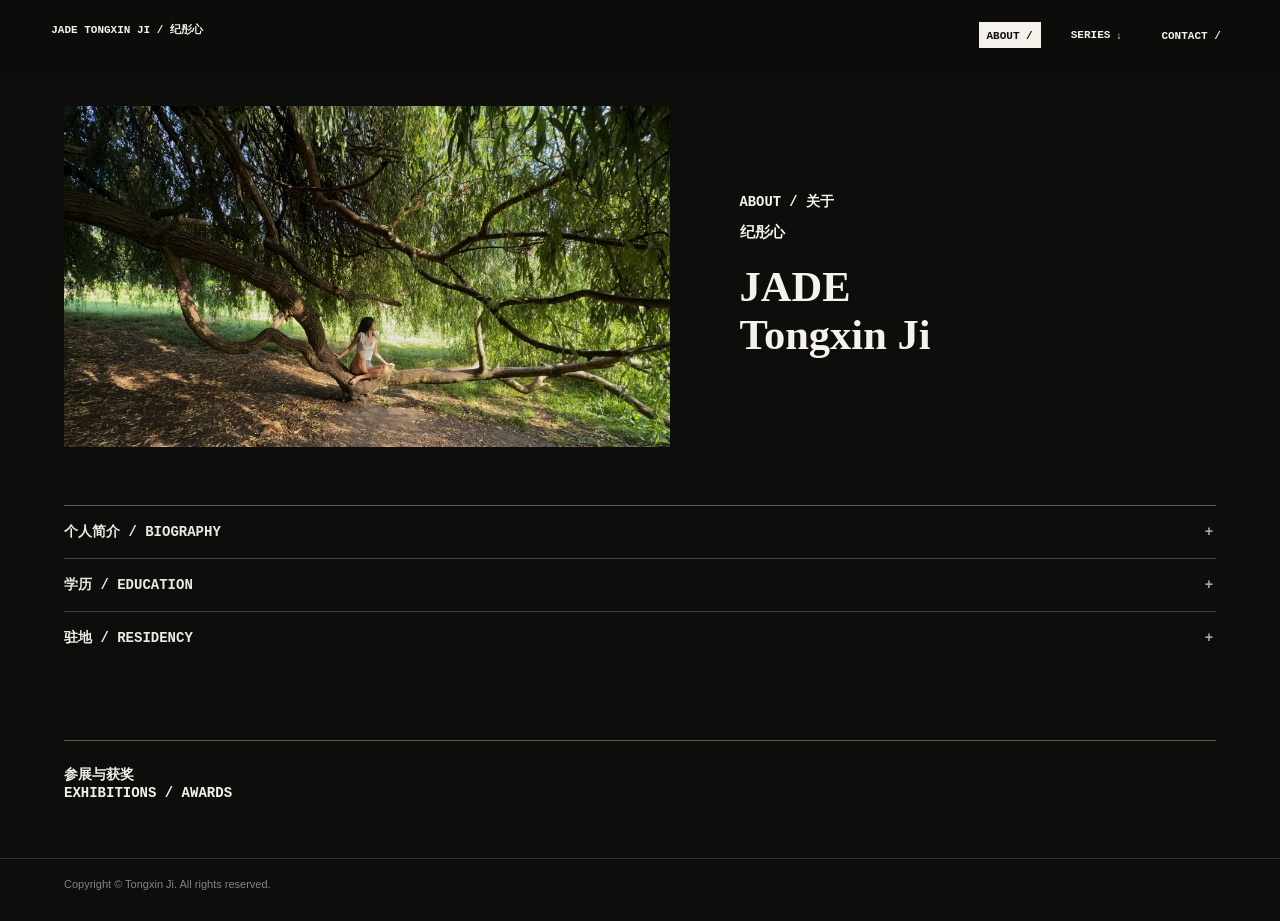
==== commit 4cb6576e: "Use serif type for about title" ====
--- a/About _ Jade Tongxin Ji.html
+++ b/About _ Jade Tongxin Ji.html
@@ -4,7 +4,7 @@
     <meta name="viewport" content="width=device-width, initial-scale=1">
     <title>About / Jade Tongxin Ji</title>
     <meta name="description" content="About Jade Tongxin Ji / 纪彤心, artist biography, education, residency, exhibitions and awards.">
-    <link rel="stylesheet" href="./About _ Jade Tongxin Ji_files/styles.css?v=20260613-view-exhibition-link-1">
+    <link rel="stylesheet" href="./About _ Jade Tongxin Ji_files/styles.css?v=20260613-about-name-serif-1">
     <script src="./About _ Jade Tongxin Ji_files/about-content.js?v=20260613-about-awards-title-1" defer=""></script>
     <script src="./About _ Jade Tongxin Ji_files/exhibitions-data.js?v=20260613-about-cv-years-1" defer=""></script>
     <script src="./About _ Jade Tongxin Ji_files/about.js?v=20260613-view-exhibition-link-1" defer=""></script>
--- a/About _ Jade Tongxin Ji_files/styles.css
+++ b/About _ Jade Tongxin Ji_files/styles.css
@@ -492,7 +492,7 @@
 }
 
 .name-en {
-  font-family: ui-monospace, SFMono-Regular, "SF Mono", Menlo, Consolas, "Courier New", monospace;
+  font-family: Georgia, "Times New Roman", serif;
   font-weight: 700;
   line-height: 1.14;
   white-space: pre-line;
@@ -3321,7 +3321,7 @@
 }
 
 .about-page .name-en {
-  font-family: ui-monospace, SFMono-Regular, "SF Mono", Menlo, Consolas, "Courier New", monospace;
+  font-family: Georgia, "Times New Roman", serif;
   font-weight: 700;
   line-height: 1.14;
 }
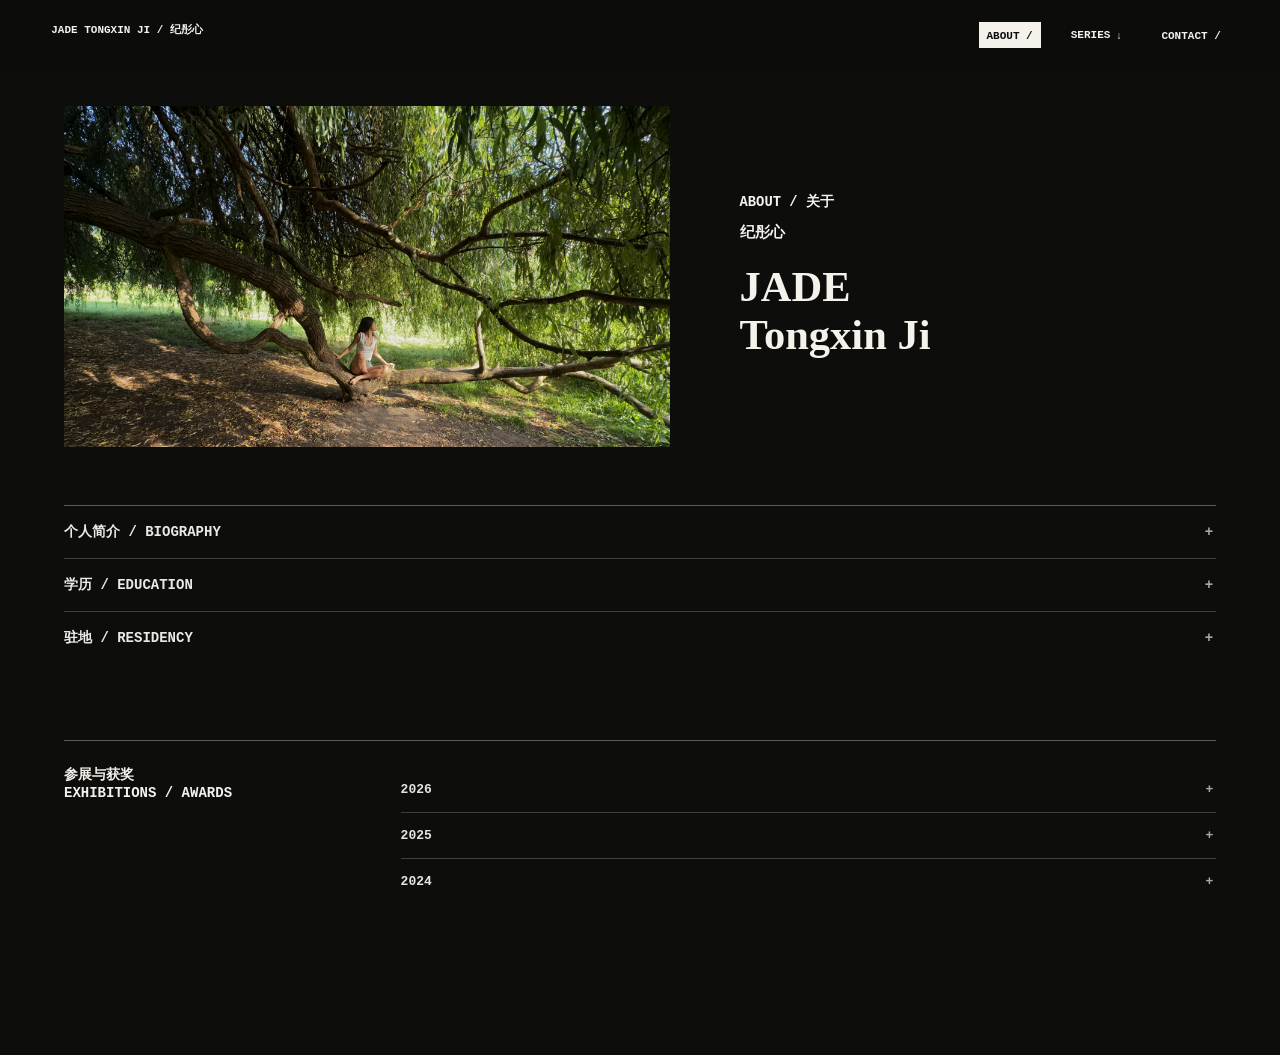
==== commit fa48105a: "Unify series directory navigation" ====
--- a/About _ Jade Tongxin Ji.html
+++ b/About _ Jade Tongxin Ji.html
@@ -4,12 +4,12 @@
     <meta name="viewport" content="width=device-width, initial-scale=1">
     <title>About / Jade Tongxin Ji</title>
     <meta name="description" content="About Jade Tongxin Ji / 纪彤心, artist biography, education, residency, exhibitions and awards.">
-    <link rel="stylesheet" href="./About _ Jade Tongxin Ji_files/styles.css?v=20260613-about-name-serif-1">
+    <link rel="stylesheet" href="./About _ Jade Tongxin Ji_files/styles.css?v=20260613-unified-series-nav-1">
     <script src="./About _ Jade Tongxin Ji_files/about-content.js?v=20260613-about-awards-title-1" defer=""></script>
     <script src="./About _ Jade Tongxin Ji_files/exhibitions-data.js?v=20260613-about-cv-years-1" defer=""></script>
     <script src="./About _ Jade Tongxin Ji_files/about.js?v=20260613-view-exhibition-link-1" defer=""></script>
     <script src="./About _ Jade Tongxin Ji_files/series-data.js?v=20260613-cv-bilingual-1" defer=""></script>
-    <script src="./About _ Jade Tongxin Ji_files/series.js?v=20260613-nav-arrow-align-1" defer=""></script>
+    <script src="./About _ Jade Tongxin Ji_files/series.js?v=20260613-unified-series-nav-1" defer=""></script>
   </head>
   <body class="about-page">
     <header class="page-header" aria-label="Site header">
--- a/About _ Jade Tongxin Ji_files/styles.css
+++ b/About _ Jade Tongxin Ji_files/styles.css
@@ -101,6 +101,13 @@
   transform: translateY(0);
 }
 
+.home-nav-menu.is-open .home-nav-trigger,
+.page-nav-menu.is-open .page-nav-trigger {
+  background: #f5f2ec;
+  color: #0d0d0c;
+  text-shadow: none;
+}
+
 .home-nav-dropdown a,
 .page-nav-dropdown a {
   display: grid;
@@ -187,6 +194,37 @@
 .home-nav-dropdown .menu-title-en {
   color: rgba(255, 255, 255, 0.78);
   text-shadow: 0 1px 4px rgba(13, 13, 12, 0.55);
+}
+
+.home-nav-dropdown .series-directory-entry,
+.page-nav-dropdown .series-directory-entry {
+  display: flex;
+  align-items: baseline;
+  gap: 0.45em;
+  padding: 10px 12px;
+  border: 0;
+  background: transparent;
+  color: rgba(255, 255, 255, 0.86);
+  font-family: "Courier New", Courier, monospace;
+  font-size: 12px;
+  line-height: 1.35;
+  text-shadow: 0 1px 5px rgba(13, 13, 12, 0.72);
+  white-space: nowrap;
+}
+
+.home-nav-dropdown .series-directory-entry:hover,
+.home-nav-dropdown .series-directory-entry:focus-visible,
+.page-nav-dropdown .series-directory-entry:hover,
+.page-nav-dropdown .series-directory-entry:focus-visible {
+  color: #fff;
+  outline: none;
+}
+
+.series-directory-entry-arrow,
+.work-link-arrow {
+  color: currentColor;
+  font-size: 0.92em;
+  line-height: 1;
 }
 
 .home h1 {
@@ -281,6 +319,14 @@
   .home-nav-dropdown .menu-title-en {
     color: rgba(255, 255, 255, 0.92);
     text-shadow: 0 1px 7px rgba(13, 13, 12, 0.95);
+  }
+
+  .home-nav-dropdown .series-directory-entry {
+    width: 100%;
+    min-width: 0;
+    padding: 7px 8px;
+    font-size: 11px;
+    white-space: normal;
   }
 
   .home h1 {
@@ -1167,6 +1213,122 @@
 
 .series-card .exhibition-name p {
   font-size: clamp(13px, 1.08vw, 17px);
+}
+
+.work-directory-page {
+  min-height: 100%;
+  background: #0d0d0c;
+  color: #f5f2ec;
+  font-family: Arial, "PingFang SC", "Microsoft YaHei", sans-serif;
+}
+
+.work-directory-shell {
+  width: min(1040px, 100%);
+  margin: 0 auto;
+  padding: clamp(42px, 7vw, 82px) clamp(18px, 5vw, 56px) clamp(48px, 8vw, 90px);
+}
+
+.work-directory-hero {
+  display: flex;
+  flex-direction: column;
+  align-items: flex-start;
+  gap: 14px;
+  border-top: 1px solid rgba(245, 242, 236, 0.22);
+  padding-top: clamp(22px, 3vw, 34px);
+}
+
+.work-directory-switch {
+  font-family: "Courier New", Courier, monospace;
+  font-size: clamp(12px, 0.92vw, 14px);
+  font-weight: 700;
+  line-height: 1.28;
+  text-transform: uppercase;
+}
+
+.work-directory-title {
+  margin: 0;
+  color: rgba(245, 242, 236, 0.92);
+  font-family: "Courier New", Courier, "PingFang SC", "Noto Sans SC", "Microsoft YaHei", monospace;
+  font-size: clamp(24px, 3vw, 38px);
+  font-weight: 700;
+  letter-spacing: 0;
+  line-height: 1.16;
+  text-align: left;
+}
+
+.work-directory-switch {
+  color: rgba(245, 242, 236, 0.68);
+  text-decoration: none;
+}
+
+.work-directory-switch:hover,
+.work-directory-switch:focus-visible {
+  color: #fff;
+  outline: none;
+}
+
+.work-directory-list {
+  --work-year-column: 72px;
+  --work-title-column: 190px;
+  display: grid;
+  margin: clamp(34px, 5vw, 58px) 0 0;
+  padding: 0;
+  border-top: 1px solid rgba(245, 242, 236, 0.28);
+  list-style: none;
+}
+
+.work-directory-item {
+  border-bottom: 1px solid rgba(245, 242, 236, 0.16);
+}
+
+.work-directory-row {
+  display: grid;
+  grid-template-columns: var(--work-year-column) var(--work-title-column) minmax(0, 1fr);
+  column-gap: clamp(18px, 3vw, 34px);
+  align-items: baseline;
+  padding: 17px 0;
+  color: rgba(245, 242, 236, 0.78);
+  text-decoration: none;
+}
+
+.work-directory-row:hover,
+.work-directory-row:focus-visible {
+  color: #fff;
+  outline: none;
+}
+
+.work-year,
+.work-title-zh,
+.work-title-en {
+  min-width: 0;
+  line-height: 1.35;
+}
+
+.work-year {
+  font-family: "Courier New", Courier, monospace;
+  font-size: 14px;
+  font-weight: 700;
+}
+
+.work-title-zh {
+  font-family: "PingFang SC", "Noto Sans SC", "Microsoft YaHei", sans-serif;
+  font-size: clamp(16px, 1.28vw, 20px);
+  font-weight: 400;
+}
+
+.work-title-en {
+  display: inline-flex;
+  gap: 0.48em;
+  align-items: baseline;
+  color: rgba(245, 242, 236, 0.62);
+  font-family: "Helvetica Neue", Arial, sans-serif;
+  font-size: clamp(14px, 1.12vw, 18px);
+  font-weight: 300;
+}
+
+.work-directory-row:hover .work-title-en,
+.work-directory-row:focus-visible .work-title-en {
+  color: #fff;
 }
 
 .gallery-shell {
@@ -2866,6 +3028,51 @@
     grid-template-columns: 1fr;
   }
 
+  .work-directory-shell {
+    padding: 42px 24px 58px;
+  }
+
+  .work-directory-hero {
+    gap: 12px;
+  }
+
+  .work-directory-title {
+    font-size: clamp(20px, 6vw, 28px);
+  }
+
+  .work-directory-list {
+    --work-year-column: 58px;
+    margin-top: 34px;
+  }
+
+  .work-directory-row {
+    grid-template-columns: var(--work-year-column) minmax(0, 1fr);
+    grid-template-areas:
+      "year title"
+      ". english";
+    column-gap: 14px;
+    row-gap: 5px;
+    align-items: start;
+    padding: 17px 0;
+  }
+
+  .work-year {
+    grid-area: year;
+    font-size: 13px;
+  }
+
+  .work-title-zh {
+    grid-area: title;
+    font-size: 16px;
+  }
+
+  .work-title-en {
+    grid-area: english;
+    max-width: 100%;
+    font-size: 14px;
+    overflow-wrap: anywhere;
+  }
+
   .gallery-shell {
     grid-template-columns: 1fr;
     max-width: 100%;
@@ -3582,7 +3789,7 @@
   text-transform: uppercase;
 }
 
-.contact-hero h1 {
+.contact-hero h1:not(.contact-kicker) {
   margin: 0;
   font-family: Didot, "Bodoni 72", "Bodoni 72 Display", "Bodoni MT", Georgia, "Times New Roman", serif;
   font-size: clamp(42px, 6vw, 86px);
@@ -3618,7 +3825,7 @@
 
 .contact-value {
   font-family: "Helvetica Neue", Arial, "PingFang SC", sans-serif;
-  font-size: clamp(18px, 2.8vw, 34px);
+  font-size: clamp(15px, 1.315vw, 16px);
   font-weight: 300;
   line-height: 1.08;
   overflow-wrap: anywhere;
@@ -3652,7 +3859,7 @@
     padding-top: 24px;
   }
 
-  .contact-hero h1 {
+  .contact-hero h1:not(.contact-kicker) {
     font-size: clamp(36px, 12vw, 62px);
   }
 
@@ -3667,7 +3874,7 @@
   }
 
   .contact-value {
-    font-size: clamp(20px, 6vw, 32px);
+    font-size: clamp(14px, 3.1vw, 16px);
     line-height: 1.08;
   }
 }
